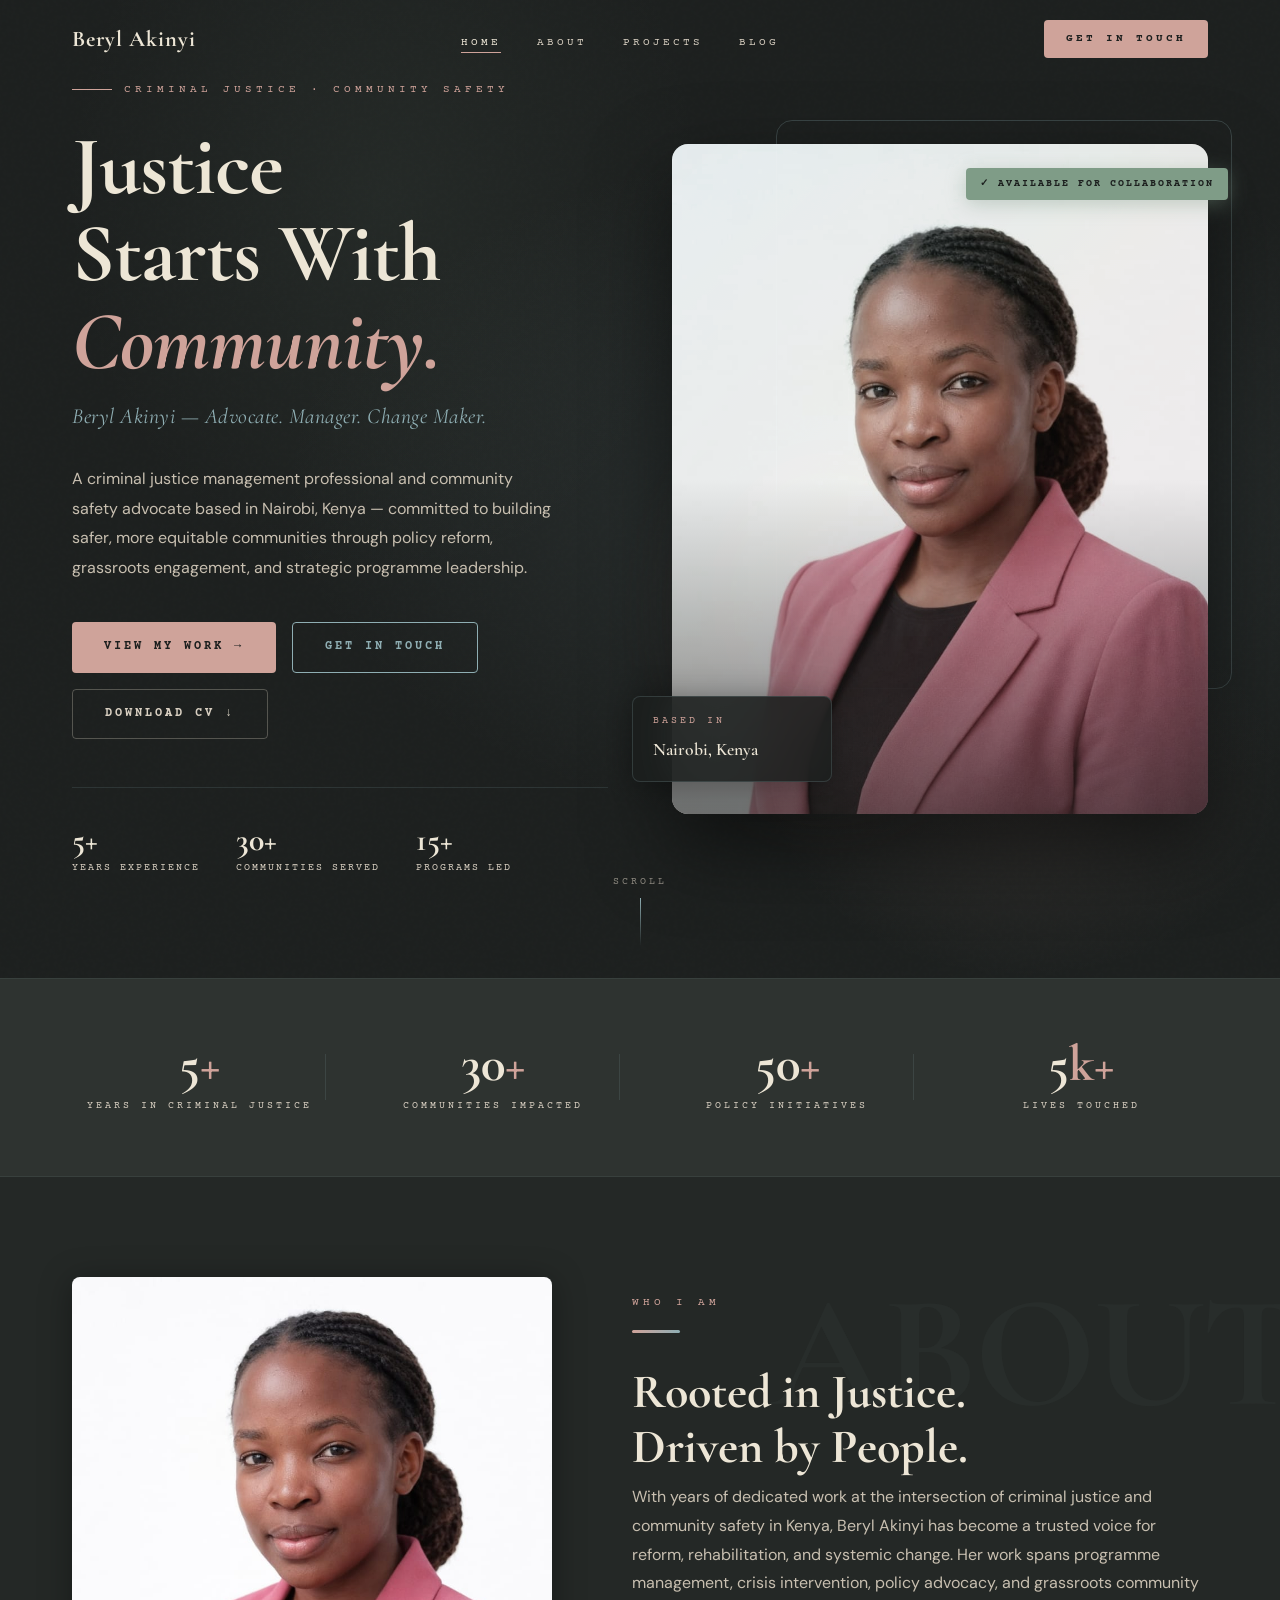
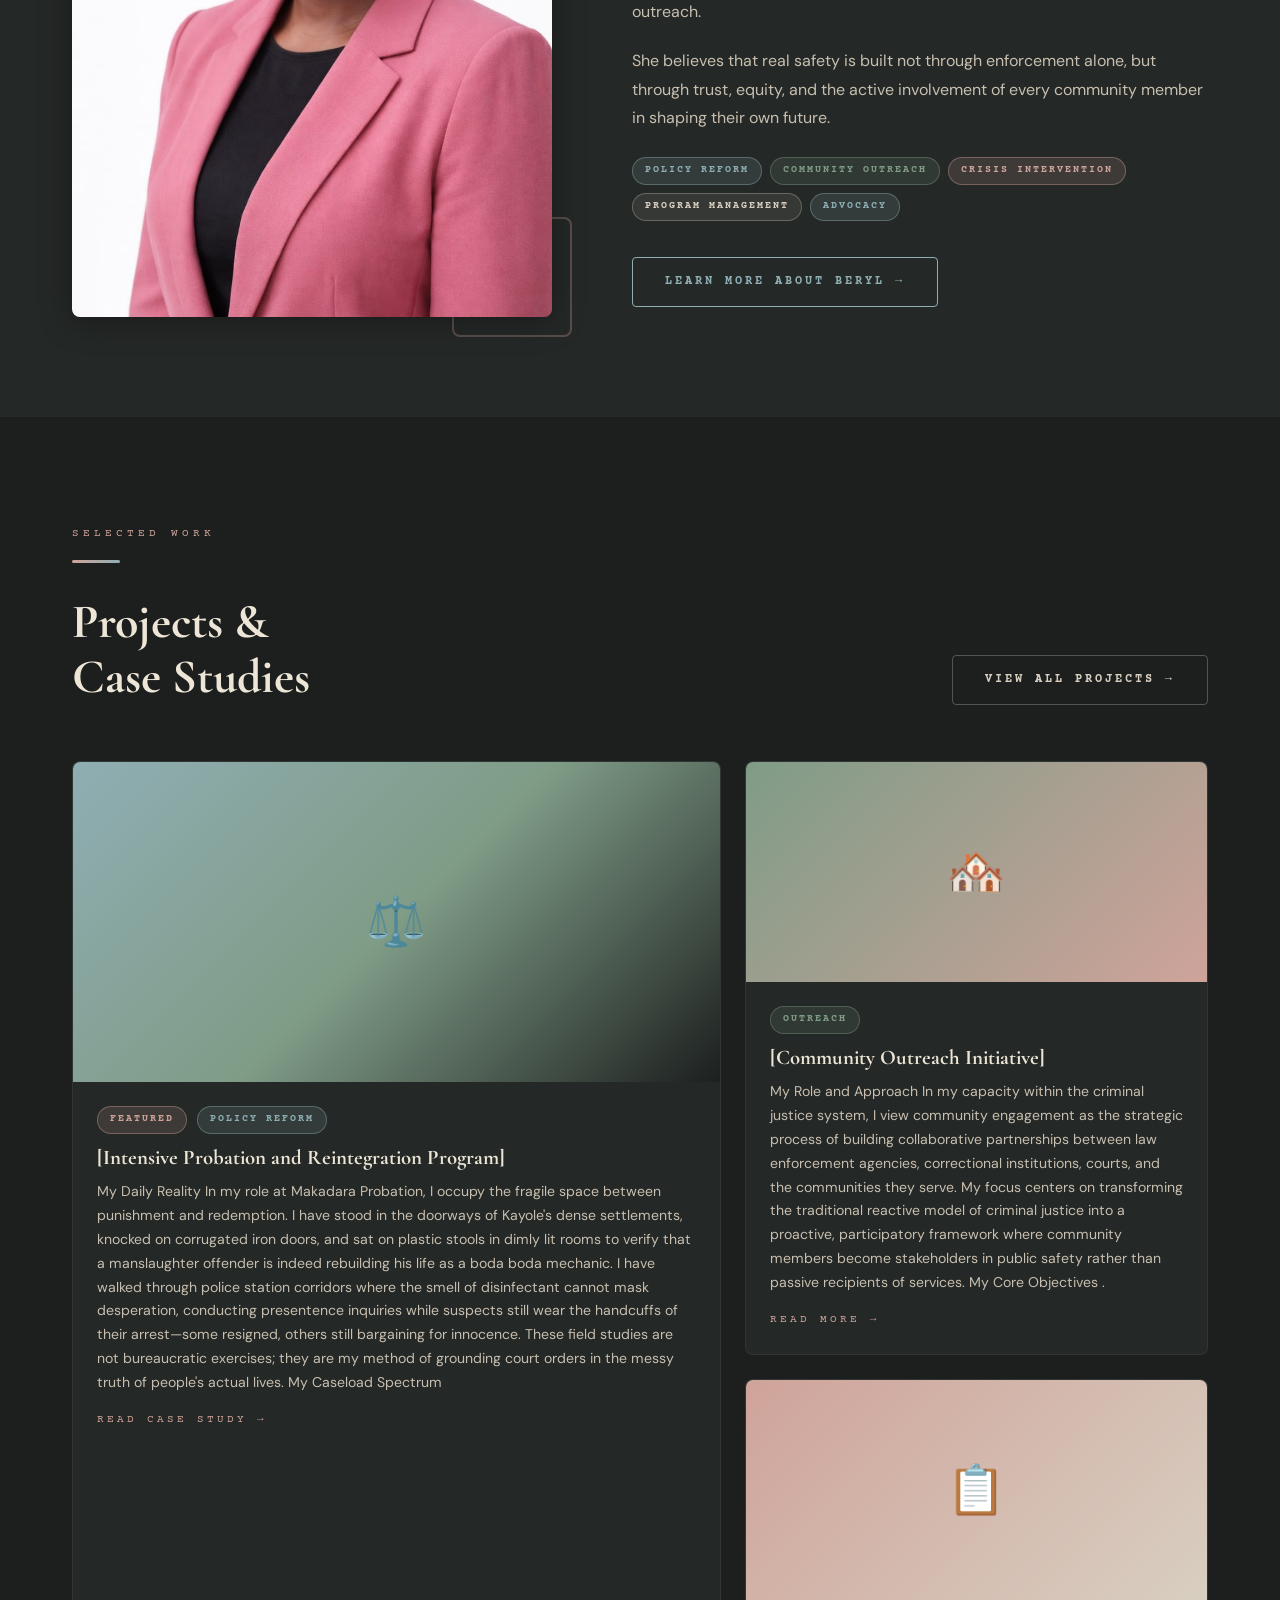
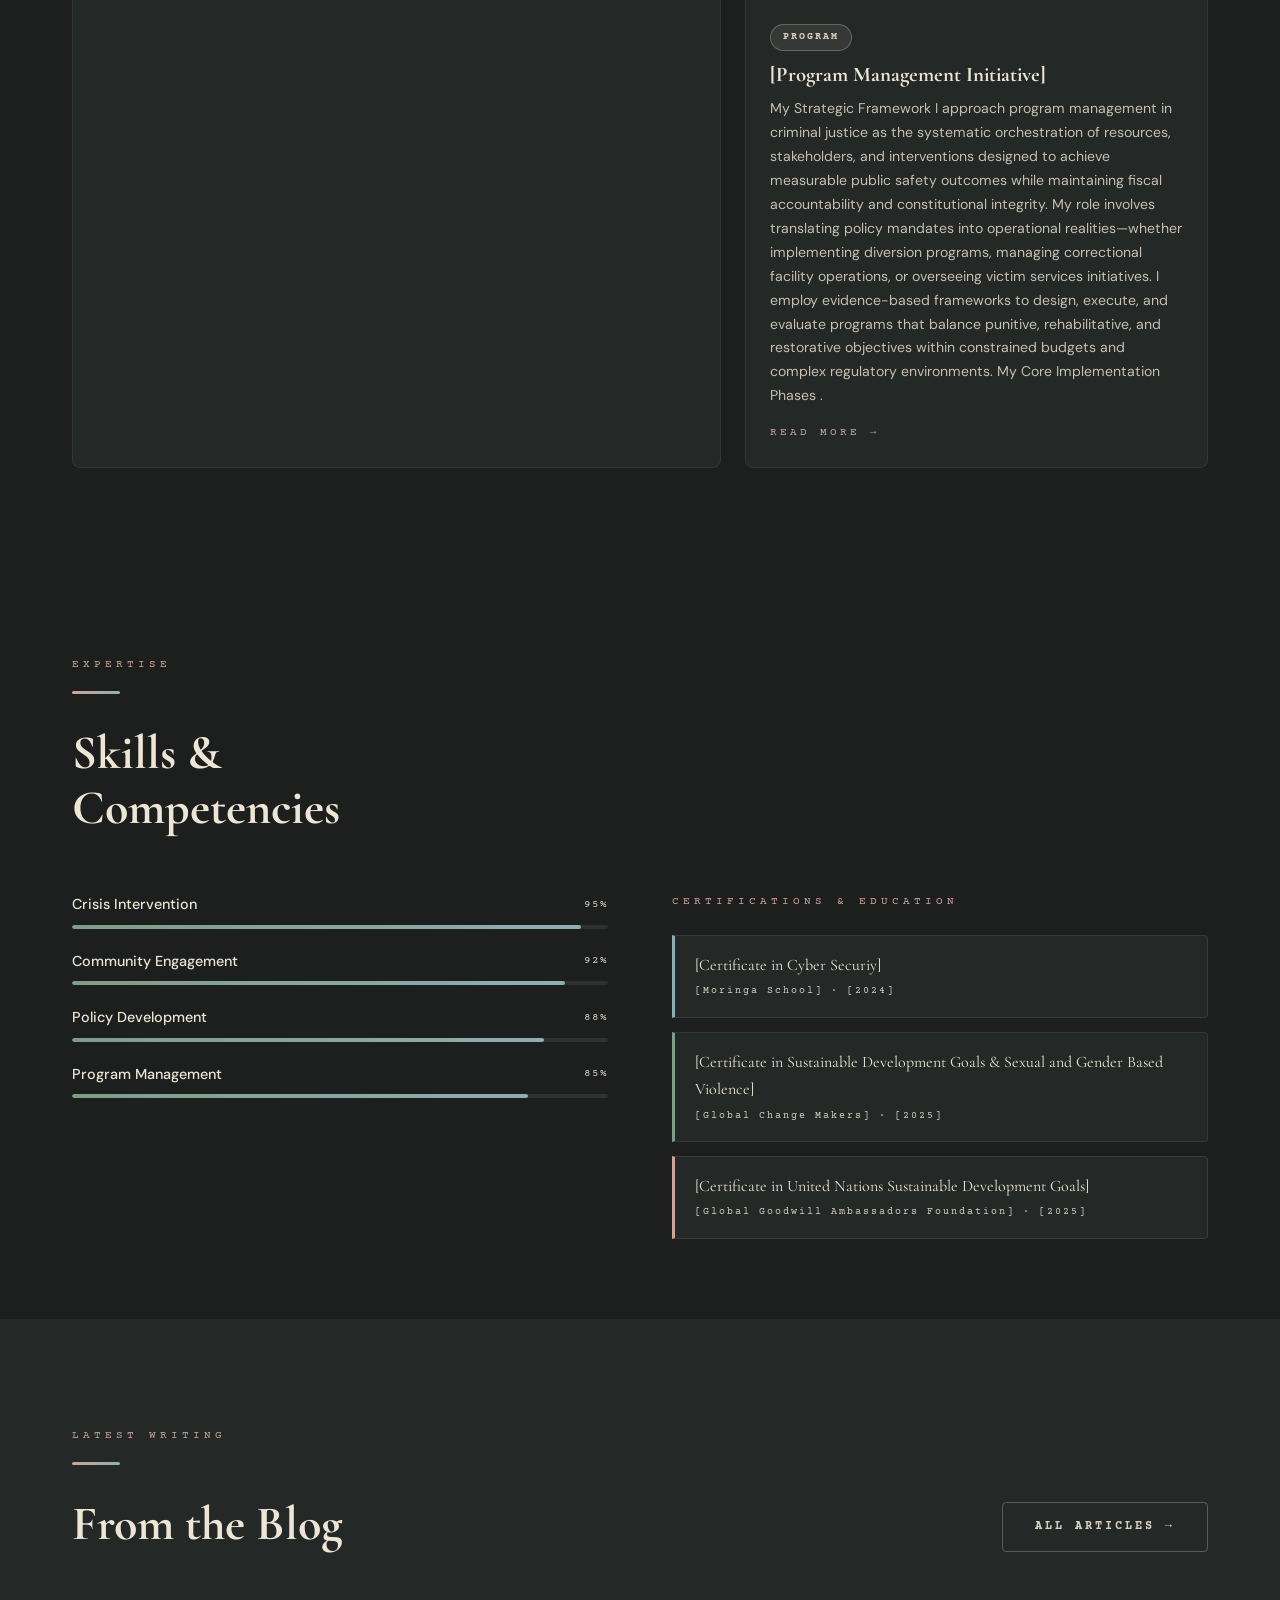
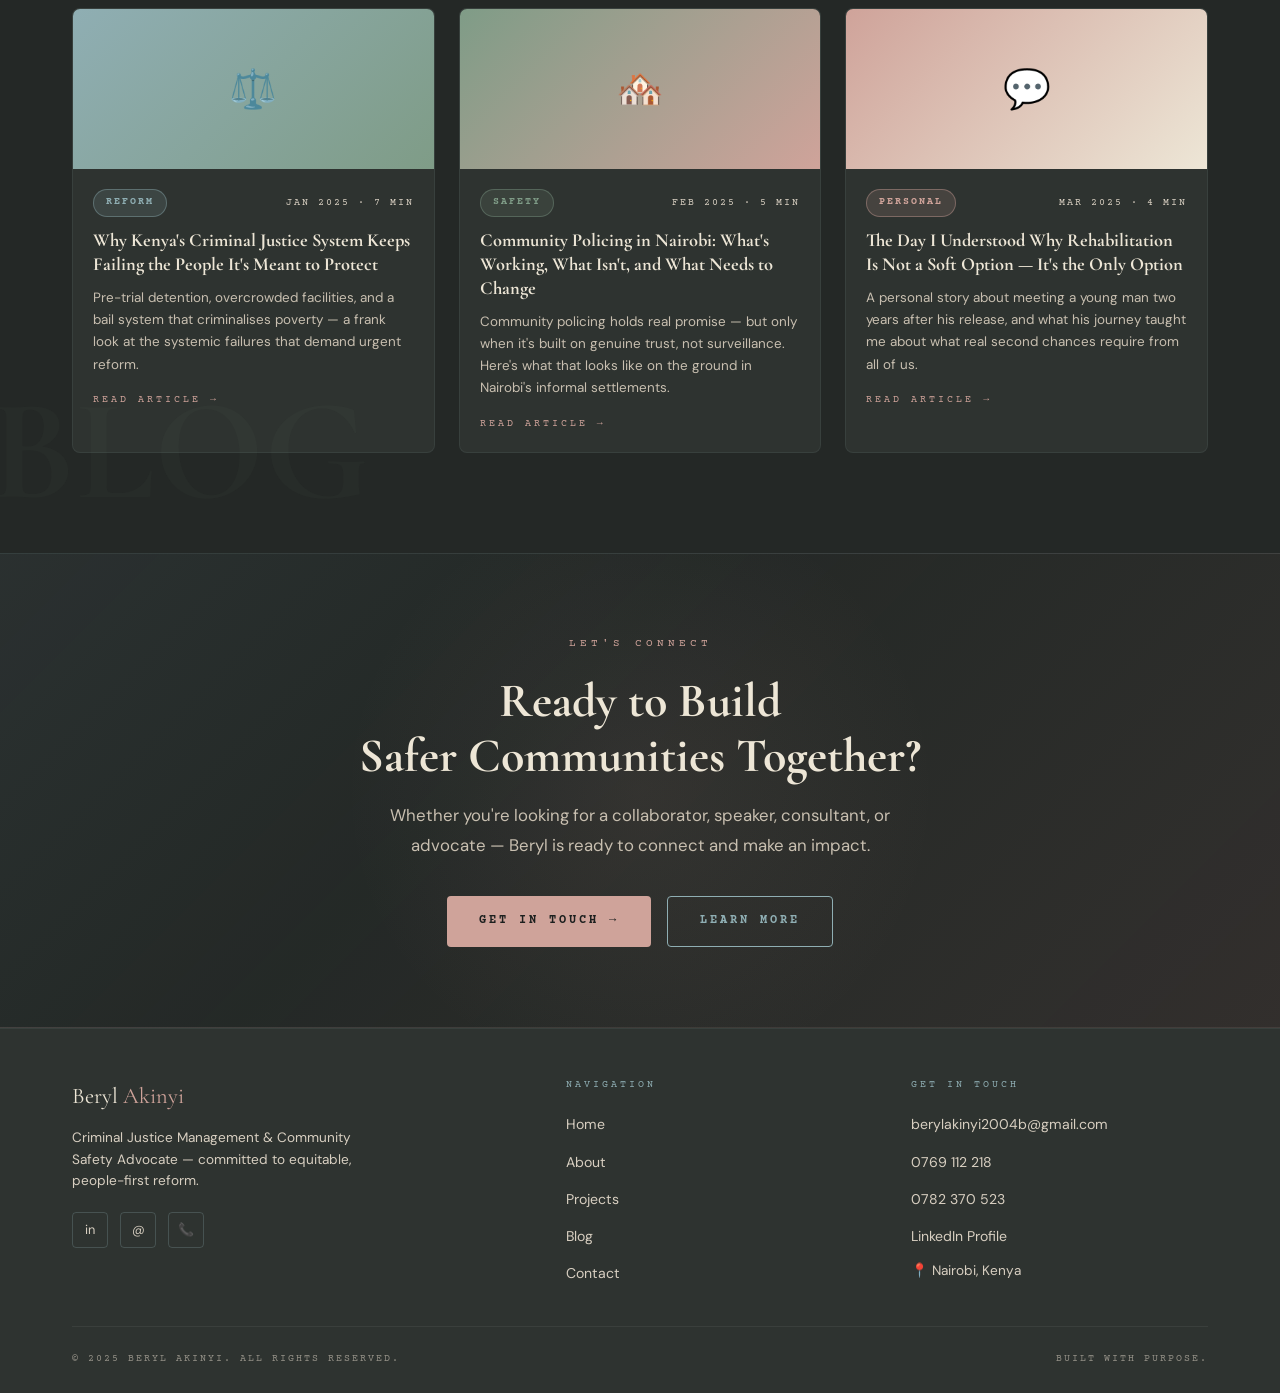
==== index.html @ 9bac338c "first commit" ====
<!DOCTYPE html>
<html lang="en">
<head>
  <meta charset="UTF-8"/>
  <meta name="viewport" content="width=device-width, initial-scale=1.0"/>
  <title>Beryl Akinyi — Criminal Justice Management & Community Safety Advocate</title>
  <meta name="description" content="Beryl Akinyi — Criminal Justice Management professional and Community Safety Advocate based in Nairobi, Kenya. Dedicated to justice reform and community empowerment."/>
  <link rel="stylesheet" href="style.css"/>
  <link rel="preload" as="image" href="Beryl.jpeg"/>
</head>
<body>

  <nav class="navbar" id="navbar">
    <div class="container">
      <div class="navbar__inner">
        <a href="index.html" class="navbar__logo">Beryl Akinyi</a>
        <ul class="navbar__links">
          <li><a href="index.html" class="active">Home</a></li>
          <li><a href="about.html">About</a></li>
          <li><a href="projects.html">Projects</a></li>
          <li><a href="blog.html">Blog</a></li>
        </ul>
        <a href="contact.html" class="navbar__cta">Get In Touch</a>
        <div class="navbar__hamburger" id="hamburger" aria-label="Toggle menu">
          <span></span><span></span><span></span>
        </div>
      </div>
      <ul class="navbar__mobile" id="mobileMenu">
        <li><a href="index.html">Home</a></li>
        <li><a href="about.html">About</a></li>
        <li><a href="projects.html">Projects</a></li>
        <li><a href="blog.html">Blog</a></li>
        <li><a href="contact.html">Contact</a></li>
      </ul>
    </div>
  </nav>

  
  <section class="hero" id="home">
    <div class="container">
      <div class="hero__inner">
        <div class="hero__content">
          <div class="hero__eyebrow">
            <div class="hero__eyebrow-line"></div>
            <span class="label">Criminal Justice · Community Safety</span>
          </div>
          <h1 class="hero__name">Justice<br/>Starts With<br/><em>Community.</em></h1>
          <p class="hero__title">Beryl Akinyi — Advocate. Manager. Change Maker.</p>
          <p class="hero__desc">A criminal justice management professional and community safety advocate based in Nairobi, Kenya — committed to building safer, more equitable communities through policy reform, grassroots engagement, and strategic programme leadership.</p>
          <div class="hero__actions">
            <a href="projects.html" class="btn btn--primary">View My Work &rarr;</a>
            <a href="contact.html" class="btn btn--outline">Get In Touch</a>
                      <a href="BerylCV.pdf" download="BerylAkinyi-CV.pdf" class="btn btn--ghost">Download CV &darr;</a>
          </div>
          <div class="hero__stats">
            <div>
              <div class="hero__stat-number">5+</div>
              <div class="hero__stat-label">Years Experience</div>
            </div>
            <div>
              <div class="hero__stat-number">30+</div>
              <div class="hero__stat-label">Communities Served</div>
            </div>
            <div>
              <div class="hero__stat-number">15+</div>
              <div class="hero__stat-label">Programs Led</div>
            </div>
          </div>
        </div>
        <div class="hero__image-wrap">
          <div class="hero__badge-float">&#10003; Available for Collaboration</div>
          <div class="hero__img-frame">
            <img src="Beryl.jpeg" alt="Beryl Akinyi — Criminal Justice Management & Community Safety Advocate" loading="eager"/>
            <div class="hero__img-overlay"></div>
          </div>
          <div class="hero__card">
            <div class="hero__card-label">Based In</div>
            <div class="hero__card-value">Nairobi, Kenya</div>
          </div>
        </div>
      </div>
    </div>
    <div class="hero__scroll">
      <span>Scroll</span>
      <div class="hero__scroll-line"></div>
    </div>
  </section>

 
  <div class="stats-band">
    <div class="container">
      <div class="stats-band__grid">
        <div class="stats-band__item reveal">
          <div class="stats-band__number">5<span>+</span></div>
          <div class="stats-band__label">Years in Criminal Justice</div>
        </div>
        <div class="stats-band__item reveal reveal--delay-1">
          <div class="stats-band__number">30<span>+</span></div>
          <div class="stats-band__label">Communities Impacted</div>
        </div>
        <div class="stats-band__item reveal reveal--delay-2">
          <div class="stats-band__number">50<span>+</span></div>
          <div class="stats-band__label">Policy Initiatives</div>
        </div>
        <div class="stats-band__item reveal reveal--delay-3">
          <div class="stats-band__number">5<span>k+</span></div>
          <div class="stats-band__label">Lives Touched</div>
        </div>
      </div>
    </div>
  </div>


  <section class="about-preview">
    <div class="container">
      <div class="about-preview__inner">
        <div class="about-preview__img reveal">
          <div class="about-preview__img-box">
            <img src="Beryl.jpeg" alt="Beryl Akinyi" />
          </div>
          <div class="about-preview__accent"></div>
        </div>
        <div class="about-preview__content reveal reveal--delay-1">
          <span class="label">Who I Am</span>
          <div class="section-divider"></div>
          <h2>Rooted in Justice.<br/>Driven by People.</h2>
          <p>With years of dedicated work at the intersection of criminal justice and community safety in Kenya, Beryl Akinyi has become a trusted voice for reform, rehabilitation, and systemic change. Her work spans programme management, crisis intervention, policy advocacy, and grassroots community outreach.</p>
          <p>She believes that real safety is built not through enforcement alone, but through trust, equity, and the active involvement of every community member in shaping their own future.</p>
          <div class="about-preview__tags">
            <span class="badge badge--blue">Policy Reform</span>
            <span class="badge badge--sage">Community Outreach</span>
            <span class="badge badge--rose">Crisis Intervention</span>
            <span class="badge badge--warm">Program Management</span>
            <span class="badge badge--blue">Advocacy</span>
          </div>
          <a href="about.html" class="btn btn--outline">Learn More About Beryl &rarr;</a>
        </div>
      </div>
    </div>
  </section>

  
  <section class="featured-work">
    <div class="container">
      <div class="section-header">
        <div class="section-header__left">
          <span class="label">Selected Work</span>
          <div class="section-divider"></div>
          <h2>Projects &amp;<br/>Case Studies</h2>
        </div>
        <a href="projects.html" class="btn btn--ghost">View All Projects &rarr;</a>
      </div>
      <div class="project-grid">
        <div class="project-card project-card--featured reveal">
          <div class="project-card__thumb">
            <div class="project-card__thumb-bg" style="background: linear-gradient(135deg, #8faeb3 0%, #7f9c87 50%, #1c1f1e 100%);">⚖️</div>
          </div>
          <div class="project-card__body">
            <div class="project-card__meta">
              <span class="badge badge--rose">Featured</span>
              <span class="badge badge--blue">Policy Reform</span>
            </div>
            <h3 class="project-card__title">[Intensive Probation and Reintegration Program]</h3>
            <p class="project-card__desc">My Daily Reality
In my role at Makadara Probation, I occupy the fragile space between punishment and redemption. I have stood in the doorways of Kayole's dense settlements, knocked on corrugated iron doors, and sat on plastic stools in dimly lit rooms to verify that a manslaughter offender is indeed rebuilding his life as a boda boda mechanic. I have walked through police station corridors where the smell of disinfectant cannot mask desperation, conducting presentence inquiries while suspects still wear the handcuffs of their arrest—some resigned, others still bargaining for innocence. These field studies are not bureaucratic exercises; they are my method of grounding court orders in the messy truth of people's actual lives.
My Caseload Spectrum
</p>
            <a href="projects.html" class="project-card__link">Read Case Study &rarr;</a>
          </div>
        </div>
        <div class="project-card reveal reveal--delay-1">
          <div class="project-card__thumb">
            <div class="project-card__thumb-bg" style="background: linear-gradient(135deg, #7f9c87, #cfa39a);">🏘️</div>
          </div>
          <div class="project-card__body">
            <div class="project-card__meta">
              <span class="badge badge--sage">Outreach</span>
            </div>
            <h3 class="project-card__title">[Community Outreach Initiative]</h3>
            <p class="project-card__desc">My Role and Approach
In my capacity within the criminal justice system, I view community engagement as the strategic process of building collaborative partnerships between law enforcement agencies, correctional institutions, courts, and the communities they serve. My focus centers on transforming the traditional reactive model of criminal justice into a proactive, participatory framework where community members become stakeholders in public safety rather than passive recipients of services.
My Core Objectives

.</p>
            <a href="projects.html" class="project-card__link">Read More &rarr;</a>
          </div>
        </div>
        <div class="project-card reveal reveal--delay-2">
          <div class="project-card__thumb">
            <div class="project-card__thumb-bg" style="background: linear-gradient(135deg, #cfa39a, #d8cfc1);">📋</div>
          </div>
          <div class="project-card__body">
            <div class="project-card__meta">
              <span class="badge badge--warm">Program</span>
            </div>
            <h3 class="project-card__title">[Program Management Initiative]</h3>
            <p class="project-card__desc">My Strategic Framework
I approach program management in criminal justice as the systematic orchestration of resources, stakeholders, and interventions designed to achieve measurable public safety outcomes while maintaining fiscal accountability and constitutional integrity. My role involves translating policy mandates into operational realities—whether implementing diversion programs, managing correctional facility operations, or overseeing victim services initiatives. I employ evidence-based frameworks to design, execute, and evaluate programs that balance punitive, rehabilitative, and restorative objectives within constrained budgets and complex regulatory environments.
My Core Implementation Phases

.</p>
            <a href="projects.html" class="project-card__link">Read More &rarr;</a>
          </div>
        </div>
      </div>
    </div>
  </section>


  <section class="skills-band">
    <div class="container">
      <div class="section-header reveal">
        <div class="section-header__left">
          <span class="label">Expertise</span>
          <div class="section-divider"></div>
          <h2>Skills &amp;<br/>Competencies</h2>
        </div>
      </div>
      <div class="skills-band__grid">
        <div>
          <div class="skill-item reveal">
            <div class="skill-item__top"><span class="skill-item__name">Crisis Intervention</span><span class="skill-item__pct">95%</span></div>
            <div class="skill-item__bar"><div class="skill-item__fill" data-width="95"></div></div>
          </div>
          <div class="skill-item reveal reveal--delay-1">
            <div class="skill-item__top"><span class="skill-item__name">Community Engagement</span><span class="skill-item__pct">92%</span></div>
            <div class="skill-item__bar"><div class="skill-item__fill" data-width="92"></div></div>
          </div>
          <div class="skill-item reveal reveal--delay-2">
            <div class="skill-item__top"><span class="skill-item__name">Policy Development</span><span class="skill-item__pct">88%</span></div>
            <div class="skill-item__bar"><div class="skill-item__fill" data-width="88"></div></div>
          </div>
          <div class="skill-item reveal reveal--delay-3">
            <div class="skill-item__top"><span class="skill-item__name">Program Management</span><span class="skill-item__pct">85%</span></div>
            <div class="skill-item__bar"><div class="skill-item__fill" data-width="85"></div></div>
          </div>
        </div>
        <div class="reveal reveal--delay-1">
          <span class="label label--rose" style="display:block; margin-bottom:24px;">Certifications &amp; Education</span>
          <div style="display:flex; flex-direction:column; gap:14px;">
            <div style="padding:16px 20px; border:1px solid rgba(143,174,179,0.15); border-left:3px solid var(--steel-blue); border-radius:0 var(--radius-sm) var(--radius-sm) 0; background:var(--dark-2);">
              <div style="font-family:var(--font-display); font-size:1rem; color:var(--linen); margin-bottom:4px;">[Certificate in Cyber Securiy]</div>
              <div style="font-family:var(--font-mono); font-size:0.65rem; letter-spacing:2px; color:var(--warm-gray);">[Moringa School] &middot; [2024]</div>
            </div>
            <div style="padding:16px 20px; border:1px solid rgba(127,156,135,0.15); border-left:3px solid var(--sage); border-radius:0 var(--radius-sm) var(--radius-sm) 0; background:var(--dark-2);">
              <div style="font-family:var(--font-display); font-size:1rem; color:var(--linen); margin-bottom:4px;">[Certificate in Sustainable Development Goals & Sexual and Gender Based Violence]</div>
              <div style="font-family:var(--font-mono); font-size:0.65rem; letter-spacing:2px; color:var(--warm-gray);">[Global Change Makers] &middot; [2025]</div>
            </div>
            <div style="padding:16px 20px; border:1px solid rgba(207,163,154,0.15); border-left:3px solid var(--dusty-rose); border-radius:0 var(--radius-sm) var(--radius-sm) 0; background:var(--dark-2);">
              <div style="font-family:var(--font-display); font-size:1rem; color:var(--linen); margin-bottom:4px;">[Certificate in United Nations Sustainable Development Goals]</div>
              <div style="font-family:var(--font-mono); font-size:0.65rem; letter-spacing:2px; color:var(--warm-gray);">[Global Goodwill Ambassadors Foundation] &middot; [2025]</div>
            </div>
          </div>
        </div>
      </div>
    </div>
  </section>

  <section class="blog-preview">
    <div class="container">
      <div class="section-header">
        <div class="section-header__left reveal">
          <span class="label">Latest Writing</span>
          <div class="section-divider"></div>
          <h2>From the Blog</h2>
        </div>
        <a href="blog.html" class="btn btn--ghost reveal">All Articles &rarr;</a>
      </div>
      <div class="blog-grid">
        <div class="blog-card reveal">
          <div class="blog-card__thumb" style="background: linear-gradient(135deg, #8faeb3, #7f9c87);">⚖️</div>
          <div class="blog-card__body">
            <div class="blog-card__meta">
              <span class="badge badge--blue">Reform</span>
              <span class="blog-card__date">Jan 2025 · 7 min</span>
            </div>
            <h3 class="blog-card__title">Why Kenya's Criminal Justice System Keeps Failing the People It's Meant to Protect</h3>
            <p class="blog-card__excerpt">Pre-trial detention, overcrowded facilities, and a bail system that criminalises poverty — a frank look at the systemic failures that demand urgent reform.</p>
            <a href="blog/article.html" class="blog-card__read">Read Article &rarr;</a>
          </div>
        </div>
        <div class="blog-card reveal reveal--delay-1">
          <div class="blog-card__thumb" style="background: linear-gradient(135deg, #7f9c87, #cfa39a);">🏘️</div>
          <div class="blog-card__body">
            <div class="blog-card__meta">
              <span class="badge badge--sage">Safety</span>
              <span class="blog-card__date">Feb 2025 · 5 min</span>
            </div>
            <h3 class="blog-card__title">Community Policing in Nairobi: What's Working, What Isn't, and What Needs to Change</h3>
            <p class="blog-card__excerpt">Community policing holds real promise — but only when it's built on genuine trust, not surveillance. Here's what that looks like on the ground in Nairobi's informal settlements.</p>
            <a href="blog/article.html" class="blog-card__read">Read Article &rarr;</a>
          </div>
        </div>
        <div class="blog-card reveal reveal--delay-2">
          <div class="blog-card__thumb" style="background: linear-gradient(135deg, #cfa39a, #ede6d6);">💬</div>
          <div class="blog-card__body">
            <div class="blog-card__meta">
              <span class="badge badge--rose">Personal</span>
              <span class="blog-card__date">Mar 2025 · 4 min</span>
            </div>
            <h3 class="blog-card__title">The Day I Understood Why Rehabilitation Is Not a Soft Option — It's the Only Option</h3>
            <p class="blog-card__excerpt">A personal story about meeting a young man two years after his release, and what his journey taught me about what real second chances require from all of us.</p>
            <a href="blog/article.html" class="blog-card__read">Read Article &rarr;</a>
          </div>
        </div>
      </div>
    </div>
  </section>

  <section class="cta-banner">
    <div class="container">
      <div class="reveal">
        <span class="label" style="display:block; margin-bottom:20px;">Let's Connect</span>
        <h2>Ready to Build<br/>Safer Communities Together?</h2>
        <p>Whether you're looking for a collaborator, speaker, consultant, or advocate — Beryl is ready to connect and make an impact.</p>
        <div class="cta-banner__actions">
          <a href="contact.html" class="btn btn--primary">Get In Touch &rarr;</a>
          <a href="about.html" class="btn btn--outline">Learn More</a>
        </div>
      </div>
    </div>
  </section>


  <footer class="footer">
    <div class="container">
      <div class="footer__inner">
        <div>
          <div class="footer__brand-name">Beryl <span style="color:var(--dusty-rose)">Akinyi</span></div>
          <p class="footer__brand-tagline">Criminal Justice Management &amp; Community Safety Advocate — committed to equitable, people-first reform.</p>
          <div class="footer__socials">
            <a href="https://linkedin.com/in/beryl-akinyi-a3930429b" target="_blank" rel="noopener" class="footer__social-link" aria-label="LinkedIn">in</a>
            <a href="mailto:berylakinyi2004b@gmail.com" class="footer__social-link" aria-label="Email">@</a>
            <a href="tel:+254769112218" class="footer__social-link" aria-label="Phone">📞</a>
          </div>
        </div>
        <div>
          <div class="footer__col-title">Navigation</div>
          <ul class="footer__links">
            <li><a href="index.html">Home</a></li>
            <li><a href="about.html">About</a></li>
            <li><a href="projects.html">Projects</a></li>
            <li><a href="blog.html">Blog</a></li>
            <li><a href="contact.html">Contact</a></li>
          </ul>
        </div>
        <div>
          <div class="footer__col-title">Get In Touch</div>
          <ul class="footer__links">
            <li><a href="mailto:berylakinyi2004b@gmail.com">berylakinyi2004b@gmail.com</a></li>
            <li><a href="tel:+254769112218">0769 112 218</a></li>
            <li><a href="tel:+254782370523">0782 370 523</a></li>
            <li><a href="https://linkedin.com/in/beryl-akinyi-a3930429b" target="_blank" rel="noopener">LinkedIn Profile</a></li>
            <li style="color:var(--warm-gray); font-size:0.85rem;">📍 Nairobi, Kenya</li>
          </ul>
        </div>
      </div>
      <div class="footer__bottom">
        <span class="footer__copy">&copy; 2025 Beryl Akinyi. All Rights Reserved.</span>
        <span class="footer__copy">Built with purpose.</span>
      </div>
    </div>
  </footer>

  <script src="script.js"></script>
</body>
</html>
---- style.css ----
@import url('https://fonts.googleapis.com/css2?family=Cormorant+Garamond:ital,wght@0,400;0,600;0,700;1,400;1,600&family=DM+Sans:wght@300;400;500;600&family=Courier+Prime:wght@400;700&display=swap');


:root {
  --steel-blue:  #8faeb3;
  --sage:        #7f9c87;
  --linen:       #ede6d6;
  --warm-gray:   #d8cfc1;
  --dusty-rose:  #cfa39a;
  --dark:        #1c1f1e;
  --dark-2:      #242826;
  --dark-3:      #2e3330;
  --text-body:   #c8bfb0;
  --text-light:  #ede6d6;
  --white:       #ffffff;

  --font-display: 'Cormorant Garamond', Georgia, serif;
  --font-body:    'DM Sans', sans-serif;
  --font-mono:    'Courier Prime', monospace;

  --radius-sm:   4px;
  --radius-md:   8px;
  --radius-lg:   16px;

  --shadow-card: 0 4px 32px rgba(0,0,0,0.35);
  --shadow-hover: 0 12px 48px rgba(0,0,0,0.5);

  --transition: all 0.3s cubic-bezier(0.4, 0, 0.2, 1);
  --transition-slow: all 0.6s cubic-bezier(0.4, 0, 0.2, 1);
}


*, *::before, *::after {
  box-sizing: border-box;
  margin: 0;
  padding: 0;
}

html {
  scroll-behavior: smooth;
  font-size: 16px;
}

body {
  font-family: var(--font-body);
  background-color: var(--dark);
  color: var(--text-body);
  line-height: 1.7;
  overflow-x: hidden;
}

img {
  max-width: 100%;
  display: block;
}

a {
  color: inherit;
  text-decoration: none;
}

ul {
  list-style: none;
}


h1, h2, h3, h4 {
  font-family: var(--font-display);
  color: var(--text-light);
  line-height: 1.15;
  font-weight: 700;
}

h1 { font-size: clamp(2.8rem, 6vw, 5rem); }
h2 { font-size: clamp(2rem, 4vw, 3rem); }
h3 { font-size: clamp(1.3rem, 2.5vw, 1.8rem); }
h4 { font-size: 1.1rem; }

p {
  font-size: 1rem;
  color: var(--text-body);
  line-height: 1.8;
}

.label {
  font-family: var(--font-mono);
  font-size: 0.7rem;
  letter-spacing: 4px;
  text-transform: uppercase;
  color: var(--dusty-rose);
}

.label--blue  { color: var(--steel-blue); }
.label--sage  { color: var(--sage); }
.label--rose  { color: var(--dusty-rose); }


.container {
  max-width: 1200px;
  margin: 0 auto;
  padding: 0 32px;
}

section {
  padding: 100px 0;
}


.btn {
  display: inline-flex;
  align-items: center;
  gap: 8px;
  padding: 14px 32px;
  border-radius: var(--radius-sm);
  font-family: var(--font-mono);
  font-size: 0.75rem;
  letter-spacing: 3px;
  text-transform: uppercase;
  font-weight: 700;
  cursor: pointer;
  transition: var(--transition);
  border: none;
  outline: none;
}

.btn--primary {
  background: var(--dusty-rose);
  color: var(--dark);
}
.btn--primary:hover {
  background: #c4907f;
  transform: translateY(-2px);
  box-shadow: 0 8px 24px rgba(207,163,154,0.35);
}

.btn--outline {
  background: transparent;
  color: var(--steel-blue);
  border: 1.5px solid var(--steel-blue);
}
.btn--outline:hover {
  background: rgba(143,174,179,0.1);
  transform: translateY(-2px);
  box-shadow: 0 8px 24px rgba(143,174,179,0.2);
}

.btn--ghost {
  background: transparent;
  color: var(--warm-gray);
  border: 1px solid rgba(216,207,193,0.3);
}
.btn--ghost:hover {
  border-color: var(--warm-gray);
  color: var(--linen);
}


.badge {
  display: inline-block;
  padding: 4px 12px;
  border-radius: 20px;
  font-family: var(--font-mono);
  font-size: 0.65rem;
  letter-spacing: 2px;
  text-transform: uppercase;
  font-weight: 700;
}
.badge--blue  { background: rgba(143,174,179,0.15); color: var(--steel-blue); border: 1px solid rgba(143,174,179,0.4); }
.badge--sage  { background: rgba(127,156,135,0.15); color: var(--sage);       border: 1px solid rgba(127,156,135,0.4); }
.badge--rose  { background: rgba(207,163,154,0.15); color: var(--dusty-rose); border: 1px solid rgba(207,163,154,0.4); }
.badge--warm  { background: rgba(216,207,193,0.1);  color: var(--warm-gray);  border: 1px solid rgba(216,207,193,0.3); }


.section-divider {
  width: 48px;
  height: 3px;
  background: linear-gradient(90deg, var(--dusty-rose), var(--steel-blue));
  margin: 16px 0 32px;
  border-radius: 2px;
}


.navbar {
  position: fixed;
  top: 0;
  left: 0;
  right: 0;
  z-index: 1000;
  padding: 20px 0;
  transition: var(--transition);
}

.navbar.scrolled {
  background: rgba(28,31,30,0.95);
  backdrop-filter: blur(16px);
  -webkit-backdrop-filter: blur(16px);
  padding: 14px 0;
  border-bottom: 1px solid rgba(143,174,179,0.12);
  box-shadow: 0 4px 32px rgba(0,0,0,0.3);
}

.navbar__inner {
  display: flex;
  align-items: center;
  justify-content: space-between;
}

.navbar__logo {
  font-family: var(--font-display);
  font-size: 1.4rem;
  font-weight: 700;
  color: var(--linen);
  letter-spacing: 1px;
}

.navbar__logo span {
  color: var(--dusty-rose);
}

.navbar__links {
  display: flex;
  align-items: center;
  gap: 36px;
}

.navbar__links a {
  font-family: var(--font-mono);
  font-size: 0.7rem;
  letter-spacing: 3px;
  text-transform: uppercase;
  color: var(--warm-gray);
  transition: var(--transition);
  position: relative;
}

.navbar__links a::after {
  content: '';
  position: absolute;
  bottom: -4px;
  left: 0;
  width: 0;
  height: 1px;
  background: var(--dusty-rose);
  transition: var(--transition);
}

.navbar__links a:hover,
.navbar__links a.active {
  color: var(--linen);
}

.navbar__links a:hover::after,
.navbar__links a.active::after {
  width: 100%;
}

.navbar__cta {
  font-family: var(--font-mono);
  font-size: 0.68rem;
  letter-spacing: 3px;
  text-transform: uppercase;
  color: var(--dark);
  background: var(--dusty-rose);
  padding: 10px 22px;
  border-radius: var(--radius-sm);
  transition: var(--transition);
  font-weight: 700;
}

.navbar__cta:hover {
  background: #c4907f;
  transform: translateY(-1px);
}


.navbar__hamburger {
  display: none;
  flex-direction: column;
  gap: 5px;
  cursor: pointer;
  padding: 4px;
}
.navbar__hamburger span {
  display: block;
  width: 24px;
  height: 2px;
  background: var(--linen);
  border-radius: 2px;
  transition: var(--transition);
}


.navbar__mobile {
  display: none;
  flex-direction: column;
  gap: 0;
  padding: 16px 0;
  border-top: 1px solid rgba(143,174,179,0.12);
  margin-top: 14px;
}

.navbar__mobile a {
  font-family: var(--font-mono);
  font-size: 0.75rem;
  letter-spacing: 3px;
  text-transform: uppercase;
  color: var(--warm-gray);
  padding: 14px 0;
  border-bottom: 1px solid rgba(255,255,255,0.05);
  transition: var(--transition);
}

.navbar__mobile a:hover { color: var(--linen); padding-left: 8px; }


.hero {
  min-height: 100vh;
  display: flex;
  align-items: center;
  position: relative;
  overflow: hidden;
  padding-top: 80px;
}


.hero::before {
  content: '';
  position: absolute;
  inset: 0;
  background:
    radial-gradient(ellipse 80% 60% at 70% 50%, rgba(143,174,179,0.12) 0%, transparent 60%),
    radial-gradient(ellipse 50% 80% at 30% 20%, rgba(127,156,135,0.08) 0%, transparent 50%),
    radial-gradient(ellipse 40% 40% at 80% 80%, rgba(207,163,154,0.1) 0%, transparent 50%),
    var(--dark);
  z-index: 0;
}


.hero::after {
  content: '';
  position: absolute;
  inset: 0;
  background-image: url("data:image/svg+xml,%3Csvg viewBox='0 0 256 256' xmlns='http://www.w3.org/2000/svg'%3E%3Cfilter id='noise'%3E%3CfeTurbulence type='fractalNoise' baseFrequency='0.9' numOctaves='4' stitchTiles='stitch'/%3E%3C/filter%3E%3Crect width='100%25' height='100%25' filter='url(%23noise)' opacity='0.04'/%3E%3C/svg%3E");
  opacity: 0.4;
  z-index: 0;
  pointer-events: none;
}

.hero__inner {
  display: grid;
  grid-template-columns: 1fr 1fr;
  align-items: center;
  gap: 64px;
  position: relative;
  z-index: 1;
  width: 100%;
}


.hero__content {
  animation: fadeSlideUp 0.9s ease both;
}

.hero__eyebrow {
  display: flex;
  align-items: center;
  gap: 12px;
  margin-bottom: 24px;
}

.hero__eyebrow-line {
  width: 40px;
  height: 1px;
  background: var(--dusty-rose);
}

.hero__name {
  font-family: var(--font-display);
  font-size: clamp(3rem, 6.5vw, 5.5rem);
  font-weight: 700;
  color: var(--linen);
  line-height: 1.05;
  margin-bottom: 12px;
  letter-spacing: -1px;
}

.hero__name em {
  font-style: italic;
  color: var(--dusty-rose);
}

.hero__title {
  font-family: var(--font-display);
  font-size: clamp(1rem, 2vw, 1.35rem);
  font-weight: 400;
  font-style: italic;
  color: var(--steel-blue);
  margin-bottom: 28px;
  letter-spacing: 0.5px;
}

.hero__desc {
  font-size: 1rem;
  color: var(--text-body);
  line-height: 1.85;
  max-width: 480px;
  margin-bottom: 40px;
}

.hero__actions {
  display: flex;
  gap: 16px;
  flex-wrap: wrap;
  margin-bottom: 48px;
}

.hero__stats {
  display: flex;
  gap: 36px;
  padding-top: 36px;
  border-top: 1px solid rgba(143,174,179,0.15);
}

.hero__stat-number {
  font-family: var(--font-display);
  font-size: 2rem;
  font-weight: 700;
  color: var(--linen);
  line-height: 1;
}

.hero__stat-label {
  font-family: var(--font-mono);
  font-size: 0.65rem;
  letter-spacing: 2px;
  color: var(--warm-gray);
  text-transform: uppercase;
  margin-top: 4px;
}


.hero__image-wrap {
  position: relative;
  animation: fadeSlideRight 1s 0.2s ease both;
}


.hero__image-wrap::before {
  content: '';
  position: absolute;
  top: -24px;
  right: -24px;
  width: 85%;
  height: 85%;
  border: 1.5px solid rgba(143,174,179,0.25);
  border-radius: var(--radius-lg);
  z-index: 0;
}


.hero__image-wrap::after {
  content: '';
  position: absolute;
  bottom: -32px;
  left: -32px;
  width: 70%;
  height: 70%;
  background: radial-gradient(ellipse, rgba(207,163,154,0.25) 0%, transparent 70%);
  z-index: 0;
  filter: blur(32px);
}

.hero__img-frame {
  position: relative;
  z-index: 1;
  border-radius: var(--radius-lg);
  overflow: hidden;
  aspect-ratio: 4/5;
  background: linear-gradient(
    135deg,
    rgba(143,174,179,0.3) 0%,
    rgba(127,156,135,0.2) 30%,
    rgba(207,163,154,0.25) 70%,
    rgba(143,174,179,0.15) 100%
  );
  box-shadow:
    0 32px 80px rgba(0,0,0,0.5),
    inset 0 0 0 1px rgba(255,255,255,0.06);
}

.hero__img-frame img {
  width: 100%;
  height: 100%;
  object-fit: cover;
  object-position: center top;
  mix-blend-mode: luminosity;
  opacity: 0.92;
  transition: var(--transition-slow);
}

.hero__img-frame:hover img {
  opacity: 1;
  mix-blend-mode: normal;
  transform: scale(1.02);
}


.hero__img-overlay {
  position: absolute;
  inset: 0;
  background: linear-gradient(
    to bottom,
    transparent 50%,
    rgba(28,31,30,0.6) 100%
  );
  z-index: 2;
  pointer-events: none;
}


.hero__card {
  position: absolute;
  bottom: 32px;
  left: -40px;
  z-index: 3;
  background: rgba(28,31,30,0.88);
  backdrop-filter: blur(20px);
  -webkit-backdrop-filter: blur(20px);
  border: 1px solid rgba(143,174,179,0.2);
  border-radius: var(--radius-md);
  padding: 16px 20px;
  min-width: 200px;
  box-shadow: var(--shadow-card);
  animation: fadeSlideUp 1s 0.5s ease both;
}

.hero__card-label {
  font-family: var(--font-mono);
  font-size: 0.6rem;
  letter-spacing: 3px;
  color: var(--dusty-rose);
  text-transform: uppercase;
  margin-bottom: 6px;
}

.hero__card-value {
  font-family: var(--font-display);
  font-size: 1.1rem;
  color: var(--linen);
  font-weight: 600;
}


.hero__badge-float {
  position: absolute;
  top: 24px;
  right: -20px;
  z-index: 3;
  background: var(--sage);
  color: var(--dark);
  font-family: var(--font-mono);
  font-size: 0.6rem;
  letter-spacing: 2px;
  text-transform: uppercase;
  font-weight: 700;
  padding: 8px 14px;
  border-radius: var(--radius-sm);
  box-shadow: 0 4px 20px rgba(127,156,135,0.4);
  animation: fadeSlideRight 1s 0.7s ease both;
}


.hero__scroll {
  position: absolute;
  bottom: 32px;
  left: 50%;
  transform: translateX(-50%);
  display: flex;
  flex-direction: column;
  align-items: center;
  gap: 8px;
  z-index: 2;
  animation: fadeIn 1s 1.2s ease both;
}

.hero__scroll span {
  font-family: var(--font-mono);
  font-size: 0.6rem;
  letter-spacing: 3px;
  color: var(--warm-gray);
  text-transform: uppercase;
  opacity: 0.6;
}

.hero__scroll-line {
  width: 1px;
  height: 48px;
  background: linear-gradient(to bottom, var(--steel-blue), transparent);
  animation: scrollPulse 2s ease-in-out infinite;
}


.about-preview {
  background: var(--dark-2);
  position: relative;
  overflow: hidden;
}

.about-preview::before {
  content: 'ABOUT';
  position: absolute;
  top: 40px;
  right: -20px;
  font-family: var(--font-display);
  font-size: 10rem;
  font-weight: 700;
  color: rgba(143,174,179,0.04);
  pointer-events: none;
  user-select: none;
  letter-spacing: -4px;
}

.about-preview__inner {
  display: grid;
  grid-template-columns: 1fr 1.2fr;
  gap: 80px;
  align-items: center;
}

.about-preview__img {
  position: relative;
}

.about-preview__img-box {
  border-radius: var(--radius-md);
  overflow: hidden;
  aspect-ratio: 3/4;
  background: linear-gradient(160deg, rgba(143,174,179,0.2), rgba(127,156,135,0.15), rgba(207,163,154,0.2));
  box-shadow: var(--shadow-card);
}

.about-preview__img-box img {
  width: 100%;
  height: 100%;
  object-fit: cover;
}

.about-preview__accent {
  position: absolute;
  bottom: -20px;
  right: -20px;
  width: 120px;
  height: 120px;
  border: 2px solid rgba(207,163,154,0.3);
  border-radius: var(--radius-md);
  z-index: -1;
}

.about-preview__content .label {
  margin-bottom: 16px;
}

.about-preview__content h2 {
  margin-bottom: 8px;
}

.about-preview__content p {
  margin-bottom: 20px;
}

.about-preview__tags {
  display: flex;
  flex-wrap: wrap;
  gap: 8px;
  margin: 24px 0 36px;
}


.stats-band {
  background: var(--dark-3);
  padding: 60px 0;
  border-top: 1px solid rgba(143,174,179,0.1);
  border-bottom: 1px solid rgba(143,174,179,0.1);
}

.stats-band__grid {
  display: grid;
  grid-template-columns: repeat(4, 1fr);
  gap: 40px;
  text-align: center;
}

.stats-band__item {
  position: relative;
}

.stats-band__item:not(:last-child)::after {
  content: '';
  position: absolute;
  right: 0;
  top: 20%;
  height: 60%;
  width: 1px;
  background: rgba(143,174,179,0.15);
}

.stats-band__number {
  font-family: var(--font-display);
  font-size: 3.2rem;
  font-weight: 700;
  color: var(--linen);
  line-height: 1;
  margin-bottom: 8px;
}

.stats-band__number span {
  color: var(--dusty-rose);
}

.stats-band__label {
  font-family: var(--font-mono);
  font-size: 0.65rem;
  letter-spacing: 3px;
  color: var(--warm-gray);
  text-transform: uppercase;
}


.featured-work {
  background: var(--dark);
}

.section-header {
  display: flex;
  align-items: flex-end;
  justify-content: space-between;
  margin-bottom: 56px;
  gap: 24px;
  flex-wrap: wrap;
}

.section-header__left .label {
  margin-bottom: 12px;
}

.project-grid {
  display: grid;
  grid-template-columns: 1.4fr 1fr;
  grid-template-rows: auto auto;
  gap: 24px;
}

.project-card {
  background: var(--dark-2);
  border: 1px solid rgba(143,174,179,0.1);
  border-radius: var(--radius-md);
  overflow: hidden;
  transition: var(--transition);
  cursor: pointer;
  position: relative;
}

.project-card:hover {
  border-color: rgba(143,174,179,0.3);
  transform: translateY(-4px);
  box-shadow: var(--shadow-hover);
}

.project-card--featured {
  grid-row: span 2;
}

.project-card__thumb {
  height: 220px;
  position: relative;
  overflow: hidden;
}

.project-card--featured .project-card__thumb {
  height: 320px;
}

.project-card__thumb-bg {
  width: 100%;
  height: 100%;
  display: flex;
  align-items: center;
  justify-content: center;
  font-size: 3rem;
  transition: var(--transition-slow);
}

.project-card:hover .project-card__thumb-bg {
  transform: scale(1.06);
}

.project-card__body {
  padding: 24px;
}

.project-card__meta {
  display: flex;
  align-items: center;
  gap: 10px;
  margin-bottom: 12px;
}

.project-card__title {
  font-family: var(--font-display);
  font-size: 1.3rem;
  color: var(--linen);
  font-weight: 700;
  margin-bottom: 10px;
  transition: var(--transition);
}

.project-card:hover .project-card__title {
  color: var(--steel-blue);
}

.project-card__desc {
  font-size: 0.88rem;
  color: var(--text-body);
  line-height: 1.7;
  margin-bottom: 16px;
}

.project-card__link {
  font-family: var(--font-mono);
  font-size: 0.68rem;
  letter-spacing: 3px;
  color: var(--dusty-rose);
  text-transform: uppercase;
  display: flex;
  align-items: center;
  gap: 8px;
  transition: var(--transition);
}

.project-card__link:hover {
  gap: 14px;
}


.blog-preview {
  background: var(--dark-2);
  position: relative;
}

.blog-preview::after {
  content: 'BLOG';
  position: absolute;
  bottom: -20px;
  left: -10px;
  font-family: var(--font-display);
  font-size: 9rem;
  font-weight: 700;
  color: rgba(127,156,135,0.04);
  pointer-events: none;
  user-select: none;
}

.blog-grid {
  display: grid;
  grid-template-columns: repeat(3, 1fr);
  gap: 24px;
}

.blog-card {
  background: var(--dark-3);
  border: 1px solid rgba(143,174,179,0.1);
  border-radius: var(--radius-md);
  overflow: hidden;
  transition: var(--transition);
}

.blog-card:hover {
  border-color: rgba(207,163,154,0.3);
  transform: translateY(-4px);
  box-shadow: var(--shadow-hover);
}

.blog-card__thumb {
  height: 160px;
  display: flex;
  align-items: center;
  justify-content: center;
  font-size: 2.4rem;
  position: relative;
  overflow: hidden;
}

.blog-card__body {
  padding: 20px;
}

.blog-card__meta {
  display: flex;
  justify-content: space-between;
  align-items: center;
  margin-bottom: 12px;
}

.blog-card__date {
  font-family: var(--font-mono);
  font-size: 0.62rem;
  letter-spacing: 2px;
  color: var(--warm-gray);
  text-transform: uppercase;
}

.blog-card__title {
  font-family: var(--font-display);
  font-size: 1.15rem;
  color: var(--linen);
  font-weight: 700;
  margin-bottom: 10px;
  line-height: 1.3;
  transition: var(--transition);
}

.blog-card:hover .blog-card__title {
  color: var(--steel-blue);
}

.blog-card__excerpt {
  font-size: 0.84rem;
  color: var(--text-body);
  line-height: 1.65;
  margin-bottom: 16px;
}

.blog-card__read {
  font-family: var(--font-mono);
  font-size: 0.62rem;
  letter-spacing: 3px;
  color: var(--dusty-rose);
  text-transform: uppercase;
  display: flex;
  align-items: center;
  gap: 6px;
  transition: var(--transition);
}

.blog-card:hover .blog-card__read {
  gap: 12px;
}


.skills-band {
  background: var(--dark);
  padding: 80px 0;
}

.skills-band__grid {
  display: grid;
  grid-template-columns: 1fr 1fr;
  gap: 64px;
  align-items: start;
}

.skill-item {
  margin-bottom: 20px;
}

.skill-item__top {
  display: flex;
  justify-content: space-between;
  align-items: center;
  margin-bottom: 8px;
}

.skill-item__name {
  font-family: var(--font-body);
  font-size: 0.9rem;
  color: var(--linen);
  font-weight: 500;
}

.skill-item__pct {
  font-family: var(--font-mono);
  font-size: 0.7rem;
  color: var(--warm-gray);
  letter-spacing: 1px;
}

.skill-item__bar {
  height: 4px;
  background: rgba(255,255,255,0.08);
  border-radius: 2px;
  overflow: hidden;
}

.skill-item__fill {
  height: 100%;
  border-radius: 2px;
  background: linear-gradient(90deg, var(--sage), var(--steel-blue));
  transition: width 1.2s cubic-bezier(0.4, 0, 0.2, 1);
  width: 0;
}


.cta-banner {
  background: linear-gradient(
    135deg,
    rgba(143,174,179,0.12) 0%,
    rgba(127,156,135,0.08) 40%,
    rgba(207,163,154,0.12) 100%
  );
  border-top: 1px solid rgba(143,174,179,0.15);
  border-bottom: 1px solid rgba(207,163,154,0.15);
  padding: 80px 0;
  text-align: center;
  position: relative;
  overflow: hidden;
}

.cta-banner::before {
  content: '';
  position: absolute;
  top: 50%;
  left: 50%;
  transform: translate(-50%, -50%);
  width: 600px;
  height: 600px;
  background: radial-gradient(circle, rgba(207,163,154,0.08) 0%, transparent 70%);
  pointer-events: none;
}

.cta-banner h2 {
  margin-bottom: 16px;
}

.cta-banner p {
  max-width: 500px;
  margin: 0 auto 36px;
  font-size: 1.05rem;
}

.cta-banner__actions {
  display: flex;
  gap: 16px;
  justify-content: center;
  flex-wrap: wrap;
}


.footer {
  background: var(--dark-3);
  border-top: 1px solid rgba(143,174,179,0.1);
  padding: 48px 0 24px;
}

.footer__inner {
  display: grid;
  grid-template-columns: 1.5fr 1fr 1fr;
  gap: 48px;
  padding-bottom: 40px;
  border-bottom: 1px solid rgba(255,255,255,0.06);
  margin-bottom: 24px;
}

.footer__brand-name {
  font-family: var(--font-display);
  font-size: 1.4rem;
  color: var(--linen);
  margin-bottom: 12px;
}

.footer__brand-tagline {
  font-size: 0.85rem;
  color: var(--warm-gray);
  line-height: 1.6;
  max-width: 280px;
  margin-bottom: 20px;
}

.footer__socials {
  display: flex;
  gap: 12px;
}

.footer__social-link {
  width: 36px;
  height: 36px;
  border: 1px solid rgba(143,174,179,0.25);
  border-radius: var(--radius-sm);
  display: flex;
  align-items: center;
  justify-content: center;
  font-size: 0.8rem;
  color: var(--warm-gray);
  transition: var(--transition);
}

.footer__social-link:hover {
  border-color: var(--steel-blue);
  color: var(--steel-blue);
  background: rgba(143,174,179,0.08);
}

.footer__col-title {
  font-family: var(--font-mono);
  font-size: 0.65rem;
  letter-spacing: 3px;
  text-transform: uppercase;
  color: var(--steel-blue);
  margin-bottom: 16px;
}

.footer__links {
  display: flex;
  flex-direction: column;
  gap: 10px;
}

.footer__links a {
  font-size: 0.88rem;
  color: var(--warm-gray);
  transition: var(--transition);
}

.footer__links a:hover {
  color: var(--linen);
  padding-left: 4px;
}

.footer__bottom {
  display: flex;
  justify-content: space-between;
  align-items: center;
  flex-wrap: wrap;
  gap: 12px;
}

.footer__copy {
  font-family: var(--font-mono);
  font-size: 0.65rem;
  letter-spacing: 2px;
  color: var(--warm-gray);
  opacity: 0.6;
  text-transform: uppercase;
}


@keyframes fadeSlideUp {
  from { opacity: 0; transform: translateY(32px); }
  to   { opacity: 1; transform: translateY(0); }
}

@keyframes fadeSlideRight {
  from { opacity: 0; transform: translateX(32px); }
  to   { opacity: 1; transform: translateX(0); }
}

@keyframes fadeIn {
  from { opacity: 0; }
  to   { opacity: 1; }
}

@keyframes scrollPulse {
  0%, 100% { opacity: 0.4; transform: scaleY(1); }
  50%       { opacity: 1;   transform: scaleY(1.15); }
}


.reveal {
  opacity: 0;
  transform: translateY(28px);
  transition: opacity 0.7s ease, transform 0.7s ease;
}

.reveal.visible {
  opacity: 1;
  transform: translateY(0);
}

.reveal--delay-1 { transition-delay: 0.1s; }
.reveal--delay-2 { transition-delay: 0.2s; }
.reveal--delay-3 { transition-delay: 0.3s; }


@media (max-width: 1024px) {
  .hero__inner {
    gap: 40px;
  }

  .project-grid {
    grid-template-columns: 1fr 1fr;
  }
  .project-card--featured {
    grid-row: auto;
    grid-column: span 2;
  }

  .about-preview__inner {
    grid-template-columns: 1fr 1fr;
    gap: 48px;
  }

  .stats-band__grid {
    grid-template-columns: repeat(2, 1fr);
    gap: 24px;
  }
  .stats-band__item:nth-child(2)::after { display: none; }
}

@media (max-width: 768px) {
  section { padding: 72px 0; }

  .container { padding: 0 20px; }

  .navbar__links,
  .navbar__cta { display: none; }

  .navbar__hamburger { display: flex; }

  .navbar__mobile.open { display: flex; }

  .hero__inner {
    grid-template-columns: 1fr;
    gap: 48px;
    text-align: center;
  }

  .hero__eyebrow { justify-content: center; }
  .hero__desc    { margin: 0 auto 40px; }
  .hero__actions { justify-content: center; }
  .hero__stats   { justify-content: center; }

  .hero__image-wrap { order: -1; max-width: 340px; margin: 0 auto; }
  .hero__card { left: 0; bottom: 20px; }
  .hero__badge-float { right: 0; }

  .about-preview__inner {
    grid-template-columns: 1fr;
  }

  .project-grid {
    grid-template-columns: 1fr;
  }
  .project-card--featured { grid-column: auto; }

  .blog-grid {
    grid-template-columns: 1fr;
  }

  .skills-band__grid {
    grid-template-columns: 1fr;
    gap: 40px;
  }

  .footer__inner {
    grid-template-columns: 1fr;
    gap: 32px;
  }

  .stats-band__grid {
    grid-template-columns: repeat(2, 1fr);
  }

  .section-header {
    flex-direction: column;
    align-items: flex-start;
  }
}

@media (max-width: 480px) {
  h1 { font-size: 2.4rem; }
  .hero__stats { flex-direction: column; gap: 20px; }
  .blog-grid { grid-template-columns: 1fr; }
  .stats-band__grid { grid-template-columns: 1fr; }
  .stats-band__item::after { display: none; }
}

.page-hero {
  min-height: 46vh;
  display: flex;
  align-items: flex-end;
  padding-top: 120px;
  padding-bottom: 72px;
  position: relative;
  overflow: hidden;
  background: var(--dark-2);
  border-bottom: 1px solid rgba(143,174,179,0.1);
}

.page-hero__bg-text {
  position: absolute;
  bottom: -24px;
  right: -16px;
  font-family: var(--font-display);
  font-size: clamp(6rem, 16vw, 14rem);
  font-weight: 700;
  color: rgba(143,174,179,0.05);
  letter-spacing: -4px;
  line-height: 1;
  pointer-events: none;
  user-select: none;
}

.page-hero__inner {
  display: flex;
  align-items: flex-end;
  justify-content: space-between;
  gap: 40px;
  flex-wrap: wrap;
  position: relative;
  z-index: 1;
}

.page-hero__content {
  animation: fadeSlideUp 0.8s ease both;
}

.page-hero__title {
  font-size: clamp(2.4rem, 5vw, 4rem);
  color: var(--linen);
  line-height: 1.1;
  margin-top: 8px;
  margin-bottom: 16px;
}

.page-hero__title em {
  font-style: italic;
  color: var(--dusty-rose);
}

.page-hero__subtitle {
  max-width: 520px;
  font-size: 1.05rem;
  color: var(--text-body);
  line-height: 1.75;
}

.page-hero__breadcrumb {
  display: flex;
  align-items: center;
  gap: 10px;
  font-family: var(--font-mono);
  font-size: 0.68rem;
  letter-spacing: 2px;
  text-transform: uppercase;
  color: var(--warm-gray);
  white-space: nowrap;
  align-self: flex-start;
  margin-top: 8px;
  animation: fadeIn 0.8s 0.3s ease both;
}

.page-hero__breadcrumb a {
  color: var(--steel-blue);
  transition: var(--transition);
}
.page-hero__breadcrumb a:hover { color: var(--linen); }
.page-hero__breadcrumb .active { color: var(--dusty-rose); }
.page-hero__breadcrumb span { opacity: 0.4; }


.page-hero__orb {
  position: absolute;
  border-radius: 50%;
  pointer-events: none;
  filter: blur(60px);
}
.page-hero__orb--1 {
  width: 400px; height: 400px;
  background: rgba(143,174,179,0.07);
  top: -100px; right: 10%;
}
.page-hero__orb--2 {
  width: 260px; height: 260px;
  background: rgba(207,163,154,0.08);
  bottom: -60px; left: 20%;
}



.bio-intro {
  padding: 100px 0;
  background: var(--dark);
}

.bio-intro__inner {
  display: grid;
  grid-template-columns: 1fr 1.15fr;
  gap: 80px;
  align-items: center;
}


.bio-intro__visual {
  position: relative;
}

.bio-intro__img-wrap {
  border-radius: var(--radius-lg);
  overflow: hidden;
  aspect-ratio: 4/5;
  background: linear-gradient(160deg,
    rgba(143,174,179,0.25),
    rgba(127,156,135,0.15),
    rgba(207,163,154,0.2)
  );
  box-shadow: var(--shadow-card);
  position: relative;
}

.bio-intro__img-wrap img {
  width: 100%;
  height: 100%;
  object-fit: cover;
  object-position: center top;
}

.bio-intro__img-overlay {
  position: absolute;
  inset: 0;
  background: linear-gradient(to bottom, transparent 55%, rgba(28,31,30,0.5) 100%);
}


.bio-intro__quote-card {
  position: absolute;
  bottom: -28px;
  right: -32px;
  background: var(--dark-3);
  border: 1px solid rgba(207,163,154,0.25);
  border-radius: var(--radius-md);
  padding: 20px 22px;
  max-width: 240px;
  box-shadow: var(--shadow-card);
  z-index: 2;
}

.bio-intro__quote-icon {
  font-family: var(--font-display);
  font-size: 2.4rem;
  color: var(--dusty-rose);
  line-height: 1;
  margin-bottom: 6px;
}

.bio-intro__quote-card p {
  font-family: var(--font-display);
  font-style: italic;
  font-size: 0.92rem;
  color: var(--linen);
  line-height: 1.6;
  margin-bottom: 10px;
}

.bio-intro__quote-attr {
  font-family: var(--font-mono);
  font-size: 0.6rem;
  letter-spacing: 2px;
  color: var(--dusty-rose);
  text-transform: uppercase;
}


.bio-intro__corner-accent {
  position: absolute;
  top: -20px;
  left: -20px;
  width: 100px;
  height: 100px;
  border-top: 2px solid rgba(143,174,179,0.3);
  border-left: 2px solid rgba(143,174,179,0.3);
  border-radius: var(--radius-sm) 0 0 0;
  z-index: 0;
}


.bio-intro__text h2 {
  font-size: clamp(1.8rem, 3.5vw, 2.8rem);
  margin-bottom: 24px;
}

.bio-intro__text h2 em {
  font-style: italic;
  color: var(--dusty-rose);
}

.bio-intro__text p {
  margin-bottom: 18px;
}

.bio-intro__tags {
  display: flex;
  flex-wrap: wrap;
  gap: 8px;
  margin: 28px 0 36px;
}



.values-section {
  background: var(--dark-2);
  padding: 100px 0;
}

.values-section__header {
  margin-bottom: 56px;
}

.values-section__header h2 {
  font-size: clamp(1.8rem, 3.5vw, 2.8rem);
}

.values-grid {
  display: grid;
  grid-template-columns: repeat(4, 1fr);
  gap: 24px;
}

.value-card {
  background: var(--dark-3);
  border: 1px solid rgba(143,174,179,0.1);
  border-radius: var(--radius-md);
  padding: 32px 24px;
  position: relative;
  overflow: hidden;
  transition: var(--transition);
}

.value-card:hover {
  border-color: rgba(143,174,179,0.3);
  transform: translateY(-4px);
  box-shadow: var(--shadow-hover);
}


.value-card::before {
  content: '';
  position: absolute;
  top: 0;
  left: 0;
  right: 0;
  height: 2px;
  background: linear-gradient(90deg, var(--steel-blue), var(--sage));
  transform: scaleX(0);
  transform-origin: left;
  transition: transform 0.4s ease;
}

.value-card:hover::before {
  transform: scaleX(1);
}

.value-card__icon {
  font-size: 2rem;
  margin-bottom: 16px;
}

.value-card__num {
  font-family: var(--font-mono);
  font-size: 0.65rem;
  letter-spacing: 3px;
  color: var(--dusty-rose);
  margin-bottom: 12px;
}

.value-card__title {
  font-family: var(--font-display);
  font-size: 1.15rem;
  color: var(--linen);
  margin-bottom: 12px;
  font-weight: 700;
}

.value-card__desc {
  font-size: 0.86rem;
  color: var(--text-body);
  line-height: 1.75;
}



.timeline-section {
  background: var(--dark);
  padding: 100px 0;
  position: relative;
  overflow: hidden;
}

.timeline-section__bg-text {
  position: absolute;
  top: 30px;
  left: -20px;
  font-family: var(--font-display);
  font-size: clamp(5rem, 14vw, 11rem);
  font-weight: 700;
  color: rgba(127,156,135,0.04);
  letter-spacing: -4px;
  pointer-events: none;
  user-select: none;
}

.timeline-section__header {
  margin-bottom: 64px;
}

.timeline-section__header h2 {
  font-size: clamp(1.8rem, 3.5vw, 2.8rem);
}

.timeline {
  position: relative;
  max-width: 860px;
  margin: 0 auto;
}


.timeline::before {
  content: '';
  position: absolute;
  top: 12px;
  bottom: 0;
  left: 50%;
  transform: translateX(-50%);
  width: 1px;
  background: linear-gradient(to bottom,
    var(--sage),
    rgba(127,156,135,0.3) 80%,
    transparent
  );
}

.timeline__item {
  display: flex;
  width: 100%;
  margin-bottom: 52px;
  position: relative;
}


.timeline__dot {
  position: absolute;
  top: 18px;
  left: 50%;
  transform: translate(-50%, -50%);
  width: 14px;
  height: 14px;
  border-radius: 50%;
  background: var(--sage);
  border: 2px solid var(--dark);
  box-shadow: 0 0 0 4px rgba(127,156,135,0.2);
  z-index: 2;
  transition: var(--transition);
}

.timeline__item:hover .timeline__dot {
  background: var(--dusty-rose);
  box-shadow: 0 0 0 6px rgba(207,163,154,0.25);
}


.timeline__item--left {
  justify-content: flex-start;
  padding-right: calc(50% + 36px);
}


.timeline__item--right {
  justify-content: flex-end;
  padding-left: calc(50% + 36px);
}

.timeline__card {
  background: var(--dark-2);
  border: 1px solid rgba(143,174,179,0.12);
  border-radius: var(--radius-md);
  padding: 24px 28px;
  width: 100%;
  transition: var(--transition);
}

.timeline__card:hover {
  border-color: rgba(143,174,179,0.3);
  box-shadow: var(--shadow-card);
}

.timeline__year {
  font-family: var(--font-mono);
  font-size: 0.65rem;
  letter-spacing: 3px;
  color: var(--dusty-rose);
  text-transform: uppercase;
  margin-bottom: 8px;
}

.timeline__role {
  font-family: var(--font-display);
  font-size: 1.25rem;
  color: var(--linen);
  font-weight: 700;
  margin-bottom: 4px;
}

.timeline__org {
  font-family: var(--font-mono);
  font-size: 0.68rem;
  letter-spacing: 2px;
  color: var(--steel-blue);
  text-transform: uppercase;
  margin-bottom: 14px;
}

.timeline__desc {
  font-size: 0.87rem;
  color: var(--text-body);
  line-height: 1.7;
  margin-bottom: 16px;
}

.timeline__tags {
  display: flex;
  flex-wrap: wrap;
  gap: 6px;
}



.credentials-section {
  background: var(--dark-2);
  padding: 100px 0;
}

.credentials-section__header {
  margin-bottom: 56px;
}

.credentials-section__header h2 {
  font-size: clamp(1.8rem, 3.5vw, 2.8rem);
}

.credentials-grid {
  display: grid;
  grid-template-columns: 1fr 1fr;
  gap: 64px;
}

.credentials-col__heading {
  display: flex;
  align-items: center;
  gap: 12px;
  margin-bottom: 28px;
}

.credentials-col__icon {
  font-size: 1.4rem;
}

.credentials-list {
  display: flex;
  flex-direction: column;
  gap: 0;
}

.credential-item {
  display: flex;
  gap: 18px;
  align-items: flex-start;
  padding: 20px 0;
  border-bottom: 1px solid rgba(255,255,255,0.05);
}

.credential-item:last-child {
  border-bottom: none;
}

.credential-item__dot {
  width: 10px;
  height: 10px;
  border-radius: 50%;
  margin-top: 6px;
  flex-shrink: 0;
}

.credential-item__title {
  font-family: var(--font-display);
  font-size: 1.05rem;
  color: var(--linen);
  font-weight: 600;
  margin-bottom: 4px;
}

.credential-item__sub {
  font-family: var(--font-mono);
  font-size: 0.62rem;
  letter-spacing: 2px;
  color: var(--warm-gray);
  text-transform: uppercase;
  margin-bottom: 6px;
}

.credential-item__note {
  font-size: 0.82rem;
  color: var(--text-body);
  line-height: 1.6;
}



.personal-section {
  background: var(--dark);
  padding: 100px 0;
}

.personal-section__inner {
  display: grid;
  grid-template-columns: 1.2fr 1fr;
  gap: 80px;
  align-items: center;
}

.personal-section__text h2 {
  font-size: clamp(1.8rem, 3.5vw, 2.8rem);
  margin-bottom: 24px;
}

.personal-section__text h2 em {
  font-style: italic;
  color: var(--steel-blue);
}

.personal-section__text p {
  margin-bottom: 16px;
}


.personal-section__facts {
  display: flex;
  flex-direction: column;
  gap: 0;
  background: var(--dark-2);
  border: 1px solid rgba(143,174,179,0.1);
  border-radius: var(--radius-md);
  overflow: hidden;
}

.fact-item {
  display: flex;
  align-items: center;
  gap: 16px;
  padding: 18px 24px;
  border-bottom: 1px solid rgba(255,255,255,0.05);
  transition: var(--transition);
}

.fact-item:last-child {
  border-bottom: none;
}

.fact-item:hover {
  background: rgba(143,174,179,0.05);
}

.fact-item__emoji {
  font-size: 1.3rem;
  flex-shrink: 0;
  width: 36px;
  text-align: center;
}

.fact-item__label {
  font-family: var(--font-mono);
  font-size: 0.6rem;
  letter-spacing: 2px;
  color: var(--steel-blue);
  text-transform: uppercase;
  margin-bottom: 3px;
}

.fact-item__value {
  font-size: 0.9rem;
  color: var(--linen);
  font-weight: 500;
}



@media (max-width: 1024px) {
  .values-grid {
    grid-template-columns: repeat(2, 1fr);
  }

  .bio-intro__inner {
    grid-template-columns: 1fr 1fr;
    gap: 48px;
  }
}

@media (max-width: 768px) {
  .page-hero__inner {
    flex-direction: column;
    align-items: flex-start;
    gap: 20px;
  }

  .bio-intro__inner {
    grid-template-columns: 1fr;
    gap: 56px;
  }

  .bio-intro__quote-card {
    right: 0;
    bottom: -20px;
    max-width: 200px;
  }

  .values-grid {
    grid-template-columns: 1fr 1fr;
  }

  
  .timeline::before {
    left: 16px;
  }

  .timeline__dot {
    left: 16px;
  }

  .timeline__item--left,
  .timeline__item--right {
    justify-content: flex-start;
    padding-left: 48px;
    padding-right: 0;
  }

  .credentials-grid {
    grid-template-columns: 1fr;
    gap: 40px;
  }

  .personal-section__inner {
    grid-template-columns: 1fr;
    gap: 40px;
  }
}

@media (max-width: 480px) {
  .values-grid {
    grid-template-columns: 1fr;
  }
}

.contact-hero {
  min-height: 54vh;
  display: flex;
  align-items: center;
  padding-top: 120px;
  padding-bottom: 80px;
  background: var(--dark-2);
  position: relative;
  overflow: hidden;
  border-bottom: 1px solid rgba(143,174,179,0.1);
}

.contact-hero__bg-text {
  position: absolute;
  bottom: -32px;
  right: -24px;
  font-family: var(--font-display);
  font-size: clamp(5rem, 15vw, 13rem);
  font-weight: 700;
  color: rgba(207,163,154,0.05);
  letter-spacing: -4px;
  pointer-events: none;
  user-select: none;
  line-height: 1;
}


.contact-hero__orb {
  position: absolute;
  border-radius: 50%;
  pointer-events: none;
  filter: blur(70px);
}
.contact-hero__orb--1 {
  width: 500px; height: 500px;
  background: rgba(143,174,179,0.06);
  top: -160px; right: 5%;
}
.contact-hero__orb--2 {
  width: 300px; height: 300px;
  background: rgba(207,163,154,0.07);
  bottom: -100px; left: 15%;
}
.contact-hero__orb--3 {
  width: 200px; height: 200px;
  background: rgba(127,156,135,0.06);
  top: 20%; left: 40%;
}

.contact-hero__inner {
  display: grid;
  grid-template-columns: 1.1fr 1fr;
  gap: 72px;
  align-items: center;
  position: relative;
  z-index: 1;
  width: 100%;
}

.contact-hero__content {
  animation: fadeSlideUp 0.8s ease both;
}

.contact-hero__title {
  font-size: clamp(2.2rem, 4.5vw, 3.8rem);
  color: var(--linen);
  line-height: 1.1;
  margin-top: 8px;
  margin-bottom: 20px;
}

.contact-hero__title em {
  font-style: italic;
  color: var(--dusty-rose);
}

.contact-hero__desc {
  max-width: 480px;
  font-size: 1.02rem;
  color: var(--text-body);
  line-height: 1.8;
  margin-bottom: 28px;
}


.contact-hero__availability {
  display: inline-flex;
  align-items: center;
  gap: 10px;
  background: rgba(127,156,135,0.12);
  border: 1px solid rgba(127,156,135,0.3);
  border-radius: 30px;
  padding: 8px 18px;
  font-family: var(--font-mono);
  font-size: 0.68rem;
  letter-spacing: 2px;
  color: var(--sage);
  text-transform: uppercase;
}

.contact-hero__availability-dot {
  width: 8px;
  height: 8px;
  border-radius: 50%;
  background: var(--sage);
  flex-shrink: 0;
  animation: availPulse 2s ease-in-out infinite;
}

@keyframes availPulse {
  0%, 100% { box-shadow: 0 0 0 0 rgba(127,156,135,0.5); }
  50%       { box-shadow: 0 0 0 6px rgba(127,156,135,0); }
}


.contact-hero__cards {
  display: flex;
  flex-direction: column;
  gap: 14px;
  animation: fadeSlideRight 0.9s 0.2s ease both;
}

.contact-quick-card {
  display: flex;
  align-items: center;
  gap: 16px;
  background: var(--dark-3);
  border: 1px solid rgba(143,174,179,0.12);
  border-radius: var(--radius-md);
  padding: 18px 20px;
  transition: var(--transition);
  cursor: pointer;
}

.contact-quick-card:hover {
  border-color: rgba(207,163,154,0.4);
  background: rgba(207,163,154,0.05);
  transform: translateX(4px);
  box-shadow: var(--shadow-card);
}

.contact-quick-card__icon {
  width: 44px;
  height: 44px;
  border-radius: var(--radius-sm);
  background: rgba(143,174,179,0.1);
  border: 1px solid rgba(143,174,179,0.2);
  display: flex;
  align-items: center;
  justify-content: center;
  font-size: 1rem;
  color: var(--steel-blue);
  font-family: var(--font-mono);
  font-weight: 700;
  flex-shrink: 0;
}

.contact-quick-card__label {
  font-family: var(--font-mono);
  font-size: 0.6rem;
  letter-spacing: 2px;
  text-transform: uppercase;
  color: var(--warm-gray);
  margin-bottom: 3px;
}

.contact-quick-card__value {
  font-size: 0.88rem;
  color: var(--linen);
  font-weight: 500;
}

.contact-quick-card__arrow {
  margin-left: auto;
  color: var(--dusty-rose);
  font-size: 1rem;
  opacity: 0;
  transform: translateX(-6px);
  transition: var(--transition);
}

.contact-quick-card:hover .contact-quick-card__arrow {
  opacity: 1;
  transform: translateX(0);
}



.contact-body {
  padding: 100px 0;
  background: var(--dark);
}

.contact-body__inner {
  display: grid;
  grid-template-columns: 1.3fr 1fr;
  gap: 72px;
  align-items: start;
}



.contact-form-wrap__header h2 {
  font-size: clamp(1.8rem, 3vw, 2.6rem);
  margin-bottom: 12px;
}

.contact-form-wrap__header h2 em {
  font-style: italic;
  color: var(--dusty-rose);
}

.contact-form-wrap__header p {
  margin-bottom: 0;
  font-size: 0.92rem;
  color: var(--text-body);
}

.contact-form {
  margin-top: 36px;
  display: flex;
  flex-direction: column;
  gap: 20px;
}

.form-row--2col {
  display: grid;
  grid-template-columns: 1fr 1fr;
  gap: 16px;
}

.form-group {
  display: flex;
  flex-direction: column;
  gap: 6px;
  position: relative;
}

.form-label {
  font-family: var(--font-mono);
  font-size: 0.65rem;
  letter-spacing: 2px;
  text-transform: uppercase;
  color: var(--warm-gray);
}

.form-required {
  color: var(--dusty-rose);
}

.form-input {
  background: var(--dark-2);
  border: 1px solid rgba(143,174,179,0.18);
  border-radius: var(--radius-sm);
  padding: 14px 16px;
  font-family: var(--font-body);
  font-size: 0.92rem;
  color: var(--linen);
  transition: var(--transition);
  outline: none;
  width: 100%;
  appearance: none;
  -webkit-appearance: none;
}

.form-input::placeholder {
  color: rgba(216,207,193,0.3);
}

.form-input:focus {
  border-color: var(--steel-blue);
  background: rgba(143,174,179,0.05);
  box-shadow: 0 0 0 3px rgba(143,174,179,0.1);
}

.form-input.error {
  border-color: var(--dusty-rose);
  box-shadow: 0 0 0 3px rgba(207,163,154,0.1);
}

.form-input.success {
  border-color: var(--sage);
}


.form-select-wrap {
  position: relative;
}

.form-select {
  cursor: pointer;
  padding-right: 40px;
}

.form-select option {
  background: var(--dark-2);
  color: var(--linen);
}

.form-select-arrow {
  position: absolute;
  right: 14px;
  top: 50%;
  transform: translateY(-50%);
  color: var(--steel-blue);
  font-size: 0.65rem;
  pointer-events: none;
}


.form-textarea {
  resize: vertical;
  min-height: 140px;
  line-height: 1.7;
}


.form-error {
  font-family: var(--font-mono);
  font-size: 0.6rem;
  letter-spacing: 1px;
  color: var(--dusty-rose);
  min-height: 14px;
}


.form-char-count {
  font-family: var(--font-mono);
  font-size: 0.6rem;
  letter-spacing: 1px;
  color: var(--warm-gray);
  opacity: 0.5;
  text-align: right;
  margin-top: 2px;
}


.form-submit {
  width: 100%;
  justify-content: center;
  padding: 16px;
  font-size: 0.78rem;
  position: relative;
  overflow: hidden;
}

.form-submit__loading {
  display: none;
}

.form-submit.loading .form-submit__text   { display: none; }
.form-submit.loading .form-submit__loading { display: block; }

.form-submit.loading {
  opacity: 0.7;
  pointer-events: none;
}


.form-success {
  display: none;
  flex-direction: column;
  align-items: center;
  text-align: center;
  padding: 60px 40px;
  background: var(--dark-2);
  border: 1px solid rgba(127,156,135,0.3);
  border-radius: var(--radius-md);
  margin-top: 36px;
  animation: fadeSlideUp 0.5s ease both;
}

.form-success.visible {
  display: flex;
}

.form-success__icon {
  width: 56px;
  height: 56px;
  border-radius: 50%;
  background: rgba(127,156,135,0.15);
  border: 2px solid var(--sage);
  display: flex;
  align-items: center;
  justify-content: center;
  font-size: 1.4rem;
  color: var(--sage);
  margin-bottom: 20px;
}

.form-success h3 {
  font-family: var(--font-display);
  font-size: 1.6rem;
  color: var(--linen);
  margin-bottom: 10px;
}

.form-success p {
  font-size: 0.9rem;
  color: var(--text-body);
  margin-bottom: 28px;
  max-width: 320px;
}



.contact-sidebar {
  position: sticky;
  top: 100px;
  display: flex;
  flex-direction: column;
  gap: 0;
}

.contact-sidebar__block {
  padding: 32px 0;
}

.contact-sidebar__divider {
  height: 1px;
  background: rgba(143,174,179,0.1);
}


.contact-expect-list {
  display: flex;
  flex-direction: column;
  gap: 20px;
  margin-top: 4px;
}

.contact-expect-item {
  display: flex;
  gap: 16px;
  align-items: flex-start;
}

.contact-expect-item__icon {
  width: 40px;
  height: 40px;
  border-radius: var(--radius-sm);
  display: flex;
  align-items: center;
  justify-content: center;
  font-size: 1rem;
  flex-shrink: 0;
}

.contact-expect-item__title {
  font-family: var(--font-body);
  font-size: 0.92rem;
  color: var(--linen);
  font-weight: 600;
  margin-bottom: 4px;
}

.contact-expect-item__desc {
  font-size: 0.82rem;
  color: var(--text-body);
  line-height: 1.65;
}


.contact-open-grid {
  display: grid;
  grid-template-columns: 1fr 1fr;
  gap: 10px;
  margin-top: 4px;
}

.contact-open-item {
  display: flex;
  align-items: center;
  gap: 8px;
  background: var(--dark-2);
  border: 1px solid rgba(143,174,179,0.1);
  border-radius: var(--radius-sm);
  padding: 10px 14px;
  font-size: 0.8rem;
  color: var(--warm-gray);
  transition: var(--transition);
}

.contact-open-item:hover {
  border-color: rgba(127,156,135,0.3);
  color: var(--linen);
  background: rgba(127,156,135,0.05);
}

.contact-open-item span {
  font-size: 1rem;
}


.contact-socials {
  display: flex;
  flex-direction: column;
  gap: 10px;
  margin-top: 4px;
}

.contact-social-btn {
  display: flex;
  align-items: center;
  gap: 14px;
  background: var(--dark-2);
  border: 1px solid rgba(143,174,179,0.12);
  border-radius: var(--radius-sm);
  padding: 14px 18px;
  font-size: 0.88rem;
  color: var(--warm-gray);
  transition: var(--transition);
  cursor: pointer;
}

.contact-social-btn:hover {
  border-color: rgba(207,163,154,0.35);
  color: var(--linen);
  background: rgba(207,163,154,0.05);
  transform: translateX(4px);
}

.contact-social-btn__icon {
  width: 32px;
  height: 32px;
  border-radius: var(--radius-sm);
  background: rgba(143,174,179,0.1);
  display: flex;
  align-items: center;
  justify-content: center;
  font-family: var(--font-mono);
  font-size: 0.75rem;
  font-weight: 700;
  color: var(--steel-blue);
  flex-shrink: 0;
}

.contact-social-btn__arrow {
  margin-left: auto;
  color: var(--dusty-rose);
  font-size: 0.9rem;
  opacity: 0;
  transition: var(--transition);
}

.contact-social-btn:hover .contact-social-btn__arrow {
  opacity: 1;
}


.navbar__cta.active-cta {
  background: var(--sage);
}



@media (max-width: 1024px) {
  .contact-hero__inner {
    grid-template-columns: 1fr 1fr;
    gap: 48px;
  }

  .contact-body__inner {
    grid-template-columns: 1fr;
    gap: 56px;
  }

  .contact-sidebar {
    position: static;
    display: grid;
    grid-template-columns: 1fr 1fr;
    gap: 0 48px;
  }

  .contact-sidebar__divider {
    display: none;
  }

  .contact-sidebar__block {
    padding: 0;
  }
}

@media (max-width: 768px) {
  .contact-hero__inner {
    grid-template-columns: 1fr;
    gap: 40px;
  }

  .form-row--2col {
    grid-template-columns: 1fr;
  }

  .contact-sidebar {
    grid-template-columns: 1fr;
    gap: 32px;
  }

  .contact-open-grid {
    grid-template-columns: 1fr 1fr;
  }
}

@media (max-width: 480px) {
  .contact-open-grid {
    grid-template-columns: 1fr;
  }
}

.blog-hero {
  min-height: 48vh;
  display: flex;
  align-items: center;
  padding-top: 120px;
  padding-bottom: 72px;
  background: var(--dark-2);
  position: relative;
  overflow: hidden;
  border-bottom: 1px solid rgba(143,174,179,0.1);
}

.blog-hero__bg-text {
  position: absolute;
  bottom: -32px;
  right: -16px;
  font-family: var(--font-display);
  font-size: clamp(6rem, 18vw, 15rem);
  font-weight: 700;
  color: rgba(127,156,135,0.05);
  letter-spacing: -6px;
  pointer-events: none;
  user-select: none;
  line-height: 1;
}

.blog-hero__orb {
  position: absolute;
  border-radius: 50%;
  filter: blur(70px);
  pointer-events: none;
}
.blog-hero__orb--1 {
  width: 440px; height: 440px;
  background: rgba(143,174,179,0.06);
  top: -120px; right: 8%;
}
.blog-hero__orb--2 {
  width: 260px; height: 260px;
  background: rgba(127,156,135,0.07);
  bottom: -60px; left: 20%;
}

.blog-hero__inner {
  display: flex;
  align-items: flex-end;
  justify-content: space-between;
  gap: 40px;
  flex-wrap: wrap;
  position: relative;
  z-index: 1;
  width: 100%;
  animation: fadeSlideUp 0.8s ease both;
}

.blog-hero__title {
  font-size: clamp(2.4rem, 5vw, 4rem);
  color: var(--linen);
  line-height: 1.1;
  margin-top: 8px;
  margin-bottom: 16px;
}
.blog-hero__title em {
  font-style: italic;
  color: var(--dusty-rose);
}

.blog-hero__desc {
  max-width: 500px;
  font-size: 1rem;
  color: var(--text-body);
  line-height: 1.8;
  margin-bottom: 32px;
}

.blog-hero__meta {
  display: flex;
  align-items: center;
  gap: 24px;
}

.blog-hero__meta-item {
  display: flex;
  flex-direction: column;
  gap: 2px;
}

.blog-hero__meta-num {
  font-family: var(--font-display);
  font-size: 1.8rem;
  font-weight: 700;
  color: var(--linen);
  line-height: 1;
}

.blog-hero__meta-label {
  font-family: var(--font-mono);
  font-size: 0.6rem;
  letter-spacing: 3px;
  color: var(--warm-gray);
  text-transform: uppercase;
}

.blog-hero__meta-divider {
  width: 1px;
  height: 36px;
  background: rgba(143,174,179,0.2);
}

.blog-hero__breadcrumb {
  display: flex;
  align-items: center;
  gap: 10px;
  font-family: var(--font-mono);
  font-size: 0.68rem;
  letter-spacing: 2px;
  text-transform: uppercase;
  color: var(--warm-gray);
  white-space: nowrap;
  align-self: flex-start;
  margin-top: 8px;
}
.blog-hero__breadcrumb a { color: var(--steel-blue); transition: var(--transition); }
.blog-hero__breadcrumb a:hover { color: var(--linen); }
.blog-hero__breadcrumb .active { color: var(--dusty-rose); }
.blog-hero__breadcrumb span { opacity: 0.4; }



.blog-featured {
  background: var(--dark);
  padding: 72px 0 40px;
}

.featured-article {
  display: grid;
  grid-template-columns: 1fr 1.4fr;
  border: 1px solid rgba(143,174,179,0.15);
  border-radius: var(--radius-md);
  overflow: hidden;
  transition: var(--transition);
  cursor: pointer;
  background: var(--dark-2);
}

.featured-article:hover {
  border-color: rgba(207,163,154,0.4);
  box-shadow: var(--shadow-hover);
  transform: translateY(-3px);
}

.featured-article__thumb {
  position: relative;
  min-height: 320px;
  overflow: hidden;
}

.featured-article__thumb-bg {
  width: 100%;
  height: 100%;
  background: linear-gradient(135deg, #8faeb3 0%, #7f9c87 40%, #1c1f1e 100%);
  display: flex;
  align-items: center;
  justify-content: center;
  font-size: 4rem;
  transition: var(--transition-slow);
}

.featured-article:hover .featured-article__thumb-bg {
  transform: scale(1.05);
}

.featured-article__thumb-overlay {
  position: absolute;
  inset: 0;
  background: linear-gradient(to right, transparent 60%, rgba(36,40,38,0.6) 100%);
  pointer-events: none;
}

.featured-article__body {
  padding: 40px 36px;
  display: flex;
  flex-direction: column;
  justify-content: center;
  gap: 16px;
}

.featured-article__meta {
  display: flex;
  align-items: center;
  gap: 10px;
  flex-wrap: wrap;
}

.featured-article__read-time {
  font-family: var(--font-mono);
  font-size: 0.65rem;
  letter-spacing: 2px;
  color: var(--warm-gray);
}

.featured-article__title {
  font-family: var(--font-display);
  font-size: clamp(1.4rem, 2.5vw, 2rem);
  color: var(--linen);
  font-weight: 700;
  line-height: 1.2;
  transition: var(--transition);
}

.featured-article:hover .featured-article__title {
  color: var(--steel-blue);
}

.featured-article__excerpt {
  font-size: 0.92rem;
  color: var(--text-body);
  line-height: 1.8;
}

.featured-article__footer {
  display: flex;
  align-items: center;
  justify-content: space-between;
  margin-top: 8px;
  padding-top: 20px;
  border-top: 1px solid rgba(255,255,255,0.06);
  flex-wrap: wrap;
  gap: 12px;
}

.featured-article__author {
  display: flex;
  align-items: center;
  gap: 12px;
}

.featured-article__author-img {
  width: 40px;
  height: 40px;
  border-radius: 50%;
  object-fit: cover;
  object-position: center top;
  border: 2px solid rgba(143,174,179,0.3);
}

.featured-article__author-name {
  font-size: 0.88rem;
  color: var(--linen);
  font-weight: 600;
}

.featured-article__author-date {
  font-family: var(--font-mono);
  font-size: 0.6rem;
  letter-spacing: 2px;
  color: var(--warm-gray);
  text-transform: uppercase;
}

.featured-article__cta {
  font-family: var(--font-mono);
  font-size: 0.68rem;
  letter-spacing: 3px;
  color: var(--dusty-rose);
  text-transform: uppercase;
  transition: var(--transition);
}

.featured-article:hover .featured-article__cta {
  letter-spacing: 4px;
}



.blog-listing {
  background: var(--dark);
  padding: 56px 0 100px;
}


.blog-filters {
  display: flex;
  flex-wrap: wrap;
  gap: 10px;
  margin-bottom: 32px;
}

.blog-filter-btn {
  padding: 8px 20px;
  border-radius: 30px;
  font-family: var(--font-mono);
  font-size: 0.68rem;
  letter-spacing: 2px;
  text-transform: uppercase;
  cursor: pointer;
  border: 1px solid rgba(143,174,179,0.25);
  background: transparent;
  color: var(--warm-gray);
  transition: var(--transition);
}

.blog-filter-btn:hover {
  border-color: var(--steel-blue);
  color: var(--steel-blue);
}

.blog-filter-btn.active {
  background: var(--sage);
  border-color: var(--sage);
  color: var(--dark);
  font-weight: 700;
}


.blog-listing__count {
  font-family: var(--font-mono);
  font-size: 0.65rem;
  letter-spacing: 2px;
  color: var(--warm-gray);
  text-transform: uppercase;
  margin-bottom: 36px;
  opacity: 0.6;
}


.blog-articles-grid {
  display: grid;
  grid-template-columns: repeat(3, 1fr);
  gap: 24px;
}


.article-card {
  background: var(--dark-2);
  border: 1px solid rgba(143,174,179,0.1);
  border-radius: var(--radius-md);
  overflow: hidden;
  transition: var(--transition);
  display: flex;
  flex-direction: column;
}

.article-card:hover {
  border-color: rgba(143,174,179,0.3);
  transform: translateY(-5px);
  box-shadow: var(--shadow-hover);
}


.article-card.hidden {
  display: none;
}

.article-card__thumb {
  display: block;
  height: 180px;
  position: relative;
  overflow: hidden;
  cursor: pointer;
}

.article-card__thumb-bg {
  width: 100%;
  height: 100%;
  display: flex;
  align-items: center;
  justify-content: center;
  font-size: 2.6rem;
  transition: var(--transition-slow);
}

.article-card:hover .article-card__thumb-bg {
  transform: scale(1.08);
}

.article-card__thumb-overlay {
  position: absolute;
  inset: 0;
  background: linear-gradient(to bottom, transparent 50%, rgba(36,40,38,0.5) 100%);
  pointer-events: none;
}

.article-card__body {
  padding: 22px 20px 24px;
  display: flex;
  flex-direction: column;
  gap: 10px;
  flex: 1;
}

.article-card__meta {
  display: flex;
  align-items: center;
  justify-content: space-between;
  gap: 8px;
}

.article-card__date {
  font-family: var(--font-mono);
  font-size: 0.6rem;
  letter-spacing: 2px;
  color: var(--warm-gray);
  text-transform: uppercase;
}

.article-card__title {
  font-family: var(--font-display);
  font-size: 1.15rem;
  font-weight: 700;
  line-height: 1.3;
  flex: 1;
}

.article-card__title a {
  color: var(--linen);
  transition: var(--transition);
}

.article-card:hover .article-card__title a {
  color: var(--steel-blue);
}

.article-card__excerpt {
  font-size: 0.84rem;
  color: var(--text-body);
  line-height: 1.7;
}

.article-card__read {
  font-family: var(--font-mono);
  font-size: 0.62rem;
  letter-spacing: 3px;
  color: var(--dusty-rose);
  text-transform: uppercase;
  display: inline-flex;
  align-items: center;
  gap: 6px;
  margin-top: auto;
  transition: var(--transition);
}

.article-card:hover .article-card__read {
  gap: 12px;
}


.blog-empty {
  text-align: center;
  padding: 80px 20px;
}

.blog-empty__icon {
  font-size: 3rem;
  margin-bottom: 20px;
}

.blog-empty h3 {
  font-family: var(--font-display);
  font-size: 1.4rem;
  color: var(--linen);
  margin-bottom: 10px;
}

.blog-empty p {
  font-size: 0.9rem;
  color: var(--text-body);
  margin-bottom: 24px;
}


.blog-load-more {
  display: flex;
  justify-content: center;
  margin-top: 56px;
}

#loadMoreBtn.hidden {
  display: none;
}



.blog-subscribe {
  background: var(--dark-2);
  padding: 80px 0;
  border-top: 1px solid rgba(143,174,179,0.1);
  border-bottom: 1px solid rgba(207,163,154,0.1);
}

.blog-subscribe__inner {
  display: grid;
  grid-template-columns: 1fr 1fr;
  gap: 72px;
  align-items: center;
}

.blog-subscribe__text h2 {
  font-size: clamp(1.8rem, 3vw, 2.6rem);
  margin-bottom: 12px;
}

.blog-subscribe__text h2 em {
  font-style: italic;
  color: var(--sage);
}

.blog-subscribe__text p {
  font-size: 0.92rem;
  color: var(--text-body);
}

.subscribe-input-wrap {
  display: flex;
  gap: 0;
  border: 1px solid rgba(143,174,179,0.25);
  border-radius: var(--radius-sm);
  overflow: hidden;
  transition: var(--transition);
}

.subscribe-input-wrap:focus-within {
  border-color: var(--steel-blue);
  box-shadow: 0 0 0 3px rgba(143,174,179,0.1);
}

.subscribe-input {
  flex: 1;
  background: var(--dark-3);
  border: none;
  outline: none;
  padding: 14px 18px;
  font-family: var(--font-body);
  font-size: 0.9rem;
  color: var(--linen);
}

.subscribe-input::placeholder {
  color: rgba(216,207,193,0.3);
}

.subscribe-btn {
  background: var(--dusty-rose);
  color: var(--dark);
  border: none;
  padding: 14px 24px;
  font-family: var(--font-mono);
  font-size: 0.68rem;
  letter-spacing: 2px;
  text-transform: uppercase;
  font-weight: 700;
  cursor: pointer;
  transition: var(--transition);
  white-space: nowrap;
}

.subscribe-btn:hover {
  background: #c4907f;
}

.subscribe-note {
  font-family: var(--font-mono);
  font-size: 0.62rem;
  letter-spacing: 1px;
  color: var(--warm-gray);
  opacity: 0.5;
  margin-top: 10px;
}

.subscribe-note.success {
  color: var(--sage);
  opacity: 1;
}



@media (max-width: 1024px) {
  .blog-articles-grid {
    grid-template-columns: repeat(2, 1fr);
  }
  .featured-article {
    grid-template-columns: 1fr 1fr;
  }
}

@media (max-width: 768px) {
  .blog-hero__inner {
    flex-direction: column;
    align-items: flex-start;
    gap: 20px;
  }

  .featured-article {
    grid-template-columns: 1fr;
  }
  .featured-article__thumb {
    min-height: 200px;
  }
  .featured-article__thumb-overlay {
    background: linear-gradient(to bottom, transparent 50%, rgba(36,40,38,0.6) 100%);
  }
  .featured-article__body {
    padding: 24px 20px;
  }

  .blog-articles-grid {
    grid-template-columns: 1fr;
  }

  .blog-subscribe__inner {
    grid-template-columns: 1fr;
    gap: 40px;
  }

  .blog-filters {
    gap: 8px;
  }
}

.projects-hero {
  min-height: 48vh;
  display: flex;
  align-items: center;
  padding-top: 120px;
  padding-bottom: 72px;
  background: var(--dark-2);
  position: relative;
  overflow: hidden;
  border-bottom: 1px solid rgba(127,156,135,0.1);
}

.projects-hero__bg-text {
  position: absolute;
  bottom: -24px;
  right: -16px;
  font-family: var(--font-display);
  font-size: clamp(6rem, 18vw, 15rem);
  font-weight: 700;
  color: rgba(143,174,179,0.05);
  letter-spacing: -6px;
  pointer-events: none;
  user-select: none;
  line-height: 1;
}

.projects-hero__orb {
  position: absolute;
  border-radius: 50%;
  filter: blur(70px);
  pointer-events: none;
}
.projects-hero__orb--1 {
  width: 400px; height: 400px;
  background: rgba(127,156,135,0.07);
  top: -100px; right: 5%;
}
.projects-hero__orb--2 {
  width: 240px; height: 240px;
  background: rgba(207,163,154,0.06);
  bottom: -60px; left: 15%;
}

.projects-hero__inner {
  display: flex;
  align-items: flex-end;
  justify-content: space-between;
  gap: 40px;
  flex-wrap: wrap;
  position: relative;
  z-index: 1;
  width: 100%;
  animation: fadeSlideUp 0.8s ease both;
}

.projects-hero__title {
  font-size: clamp(2.4rem, 5vw, 4rem);
  color: var(--linen);
  line-height: 1.1;
  margin: 8px 0 16px;
}
.projects-hero__title em { font-style: italic; color: var(--sage); }

.projects-hero__desc {
  max-width: 500px;
  font-size: 1rem;
  color: var(--text-body);
  line-height: 1.8;
  margin-bottom: 32px;
}

.projects-hero__stats {
  display: flex;
  align-items: center;
  gap: 24px;
}
.projects-hero__stat { display: flex; flex-direction: column; gap: 2px; }
.projects-hero__stat-num {
  font-family: var(--font-display);
  font-size: 1.8rem;
  font-weight: 700;
  color: var(--linen);
  line-height: 1;
}
.projects-hero__stat-label {
  font-family: var(--font-mono);
  font-size: 0.6rem;
  letter-spacing: 3px;
  color: var(--warm-gray);
  text-transform: uppercase;
}
.projects-hero__stat-divider {
  width: 1px; height: 36px;
  background: rgba(143,174,179,0.2);
}

.projects-hero__breadcrumb {
  display: flex;
  align-items: center;
  gap: 10px;
  font-family: var(--font-mono);
  font-size: 0.68rem;
  letter-spacing: 2px;
  text-transform: uppercase;
  color: var(--warm-gray);
  white-space: nowrap;
  align-self: flex-start;
  margin-top: 8px;
}
.projects-hero__breadcrumb a { color: var(--steel-blue); transition: var(--transition); }
.projects-hero__breadcrumb a:hover { color: var(--linen); }
.projects-hero__breadcrumb .active { color: var(--dusty-rose); }
.projects-hero__breadcrumb span { opacity: 0.4; }



.featured-project-section {
  background: var(--dark);
  padding: 72px 0 40px;
}

.featured-project {
  display: grid;
  grid-template-columns: 1fr 1.3fr;
  border: 1px solid rgba(127,156,135,0.2);
  border-radius: var(--radius-md);
  overflow: hidden;
  background: var(--dark-2);
  transition: var(--transition);
}

.featured-project:hover {
  border-color: rgba(127,156,135,0.4);
  box-shadow: var(--shadow-hover);
}

.featured-project__visual {
  position: relative;
  min-height: 360px;
  display: flex;
  align-items: center;
  justify-content: center;
  overflow: hidden;
  background: linear-gradient(135deg, #7f9c87, #8faeb3, #1c1f1e);
}

.featured-project__thumb {
  font-size: 5rem;
  z-index: 1;
  transition: var(--transition-slow);
}

.featured-project:hover .featured-project__thumb {
  transform: scale(1.1);
}

.featured-project__overlay {
  position: absolute;
  inset: 0;
  background: linear-gradient(to right, transparent 60%, rgba(36,40,38,0.5));
  pointer-events: none;
}

.featured-project__badge {
  position: absolute;
  top: 20px;
  left: 20px;
  display: flex;
  gap: 8px;
  flex-wrap: wrap;
  z-index: 2;
}

.featured-project__body {
  padding: 44px 40px;
  display: flex;
  flex-direction: column;
  gap: 16px;
  justify-content: center;
}

.featured-project__year {
  font-family: var(--font-mono);
  font-size: 0.65rem;
  letter-spacing: 3px;
  color: var(--sage);
  text-transform: uppercase;
}

.featured-project__title {
  font-family: var(--font-display);
  font-size: clamp(1.4rem, 2.5vw, 2rem);
  color: var(--linen);
  font-weight: 700;
  line-height: 1.2;
}

.featured-project__desc {
  font-size: 0.93rem;
  color: var(--text-body);
  line-height: 1.8;
}

.featured-project__impact {
  display: flex;
  gap: 28px;
  padding: 20px 0;
  border-top: 1px solid rgba(255,255,255,0.06);
  border-bottom: 1px solid rgba(255,255,255,0.06);
  flex-wrap: wrap;
}

.featured-project__impact-num {
  font-family: var(--font-display);
  font-size: 1.6rem;
  font-weight: 700;
  color: var(--sage);
  line-height: 1;
  margin-bottom: 4px;
}

.featured-project__impact-label {
  font-family: var(--font-mono);
  font-size: 0.58rem;
  letter-spacing: 2px;
  color: var(--warm-gray);
  text-transform: uppercase;
}

.featured-project__tags {
  display: flex;
  gap: 8px;
  flex-wrap: wrap;
}



.projects-listing {
  background: var(--dark);
  padding: 56px 0 100px;
}

.projects-filters {
  display: flex;
  flex-wrap: wrap;
  gap: 10px;
  margin-bottom: 32px;
}

.projects-filter-btn {
  padding: 8px 20px;
  border-radius: 30px;
  font-family: var(--font-mono);
  font-size: 0.68rem;
  letter-spacing: 2px;
  text-transform: uppercase;
  cursor: pointer;
  border: 1px solid rgba(127,156,135,0.25);
  background: transparent;
  color: var(--warm-gray);
  transition: var(--transition);
}
.projects-filter-btn:hover {
  border-color: var(--sage);
  color: var(--sage);
}
.projects-filter-btn.active {
  background: var(--sage);
  border-color: var(--sage);
  color: var(--dark);
  font-weight: 700;
}

.projects-count {
  font-family: var(--font-mono);
  font-size: 0.65rem;
  letter-spacing: 2px;
  color: var(--warm-gray);
  text-transform: uppercase;
  margin-bottom: 36px;
  opacity: 0.6;
}

.projects-grid {
  display: grid;
  grid-template-columns: repeat(3, 1fr);
  gap: 24px;
}


.project-item {
  background: var(--dark-2);
  border: 1px solid rgba(127,156,135,0.1);
  border-radius: var(--radius-md);
  overflow: hidden;
  transition: var(--transition);
  display: flex;
  flex-direction: column;
}
.project-item:hover {
  border-color: rgba(127,156,135,0.35);
  transform: translateY(-5px);
  box-shadow: var(--shadow-hover);
}
.project-item.hidden { display: none; }

.project-item__thumb {
  height: 160px;
  display: flex;
  align-items: center;
  justify-content: center;
  position: relative;
  overflow: hidden;
}
.project-item__emoji {
  font-size: 2.6rem;
  z-index: 1;
  transition: var(--transition-slow);
}
.project-item:hover .project-item__emoji { transform: scale(1.12); }

.project-item__thumb-overlay {
  position: absolute;
  inset: 0;
  background: linear-gradient(to bottom, transparent 40%, rgba(36,40,38,0.5) 100%);
  pointer-events: none;
}

.project-item__body {
  padding: 22px 20px 24px;
  display: flex;
  flex-direction: column;
  gap: 10px;
  flex: 1;
}

.project-item__meta {
  display: flex;
  align-items: center;
  justify-content: space-between;
  gap: 8px;
}

.project-item__year {
  font-family: var(--font-mono);
  font-size: 0.6rem;
  letter-spacing: 2px;
  color: var(--warm-gray);
  text-transform: uppercase;
}

.project-item__title {
  font-family: var(--font-display);
  font-size: 1.15rem;
  font-weight: 700;
  color: var(--linen);
  line-height: 1.3;
  transition: var(--transition);
  flex: 1;
}
.project-item:hover .project-item__title { color: var(--sage); }

.project-item__desc {
  font-size: 0.84rem;
  color: var(--text-body);
  line-height: 1.7;
}

.project-item__outcomes {
  display: flex;
  gap: 16px;
  padding-top: 12px;
  border-top: 1px solid rgba(255,255,255,0.05);
  flex-wrap: wrap;
}

.project-item__outcome {
  font-family: var(--font-mono);
  font-size: 0.6rem;
  letter-spacing: 1px;
  color: var(--warm-gray);
  text-transform: uppercase;
}
.project-item__outcome span {
  color: var(--sage);
  font-weight: 700;
  font-size: 0.75rem;
  margin-right: 4px;
}

.project-item__link {
  font-family: var(--font-mono);
  font-size: 0.62rem;
  letter-spacing: 3px;
  color: var(--dusty-rose);
  text-transform: uppercase;
  display: inline-flex;
  align-items: center;
  gap: 6px;
  margin-top: auto;
  transition: var(--transition);
}
.project-item:hover .project-item__link { gap: 12px; }


.projects-empty {
  text-align: center;
  padding: 80px 20px;
}
.projects-empty__icon { font-size: 3rem; margin-bottom: 20px; }
.projects-empty h3 {
  font-family: var(--font-display);
  font-size: 1.4rem;
  color: var(--linen);
  margin-bottom: 10px;
}
.projects-empty p { font-size: 0.9rem; color: var(--text-body); margin-bottom: 24px; }



.impact-band {
  background: var(--dark-2);
  padding: 80px 0;
  border-top: 1px solid rgba(127,156,135,0.1);
  border-bottom: 1px solid rgba(207,163,154,0.1);
}

.impact-band__inner {
  display: grid;
  grid-template-columns: 1fr 2fr;
  gap: 72px;
  align-items: center;
}

.impact-band__heading h2 {
  font-size: clamp(1.8rem, 3vw, 2.6rem);
  margin-top: 8px;
}
.impact-band__heading h2 em { font-style: italic; color: var(--dusty-rose); }

.impact-band__stats {
  display: grid;
  grid-template-columns: repeat(4, 1fr);
  gap: 24px;
}

.impact-stat { text-align: center; }
.impact-stat__num {
  font-family: var(--font-display);
  font-size: clamp(2rem, 4vw, 3rem);
  font-weight: 700;
  color: var(--linen);
  line-height: 1;
  margin-bottom: 8px;
}
.impact-stat__num span { color: var(--sage); }
.impact-stat__label {
  font-family: var(--font-mono);
  font-size: 0.6rem;
  letter-spacing: 2px;
  color: var(--warm-gray);
  text-transform: uppercase;
  line-height: 1.4;
}



.testimonials-section {
  background: var(--dark);
  padding: 80px 0;
}

.testimonials-section__header {
  margin-bottom: 48px;
}

.testimonials-section__header h2 {
  font-size: clamp(1.8rem, 3vw, 2.6rem);
}
.testimonials-section__header h2 em { font-style: italic; color: var(--steel-blue); }

.testimonials-grid {
  display: grid;
  grid-template-columns: repeat(3, 1fr);
  gap: 24px;
}

.testimonial-card {
  background: var(--dark-2);
  border: 1px solid rgba(143,174,179,0.1);
  border-radius: var(--radius-md);
  padding: 32px 28px;
  display: flex;
  flex-direction: column;
  gap: 16px;
  transition: var(--transition);
  position: relative;
}
.testimonial-card:hover {
  border-color: rgba(143,174,179,0.25);
  transform: translateY(-3px);
  box-shadow: var(--shadow-card);
}

.testimonial-card__quote {
  font-family: var(--font-display);
  font-size: 4rem;
  color: var(--steel-blue);
  opacity: 0.3;
  line-height: 0.8;
  margin-bottom: -8px;
}

.testimonial-card__text {
  font-size: 0.93rem;
  color: var(--text-body);
  line-height: 1.8;
  font-style: italic;
  flex: 1;
}

.testimonial-card__author {
  display: flex;
  align-items: center;
  gap: 12px;
  padding-top: 16px;
  border-top: 1px solid rgba(255,255,255,0.06);
}

.testimonial-card__author-initial {
  width: 40px;
  height: 40px;
  border-radius: 50%;
  background: linear-gradient(135deg, var(--sage), var(--steel-blue));
  display: flex;
  align-items: center;
  justify-content: center;
  font-family: var(--font-display);
  font-weight: 700;
  font-size: 1rem;
  color: var(--dark);
  flex-shrink: 0;
}

.testimonial-card__name {
  font-size: 0.9rem;
  color: var(--linen);
  font-weight: 600;
}

.testimonial-card__role {
  font-family: var(--font-mono);
  font-size: 0.58rem;
  letter-spacing: 2px;
  color: var(--warm-gray);
  text-transform: uppercase;
  margin-top: 2px;
}



@media (max-width: 1024px) {
  .projects-grid { grid-template-columns: repeat(2, 1fr); }
  .featured-project { grid-template-columns: 1fr 1fr; }
  .impact-band__stats { grid-template-columns: repeat(2, 1fr); }
  .testimonials-grid { grid-template-columns: repeat(2, 1fr); }
  .impact-band__inner { grid-template-columns: 1fr; gap: 40px; }
}

@media (max-width: 768px) {
  .projects-hero__inner { flex-direction: column; align-items: flex-start; gap: 20px; }
  .featured-project { grid-template-columns: 1fr; }
  .featured-project__visual { min-height: 200px; }
  .featured-project__body { padding: 28px 24px; }
  .projects-grid { grid-template-columns: 1fr; }
  .impact-band__stats { grid-template-columns: repeat(2, 1fr); }
  .testimonials-grid { grid-template-columns: 1fr; }
}
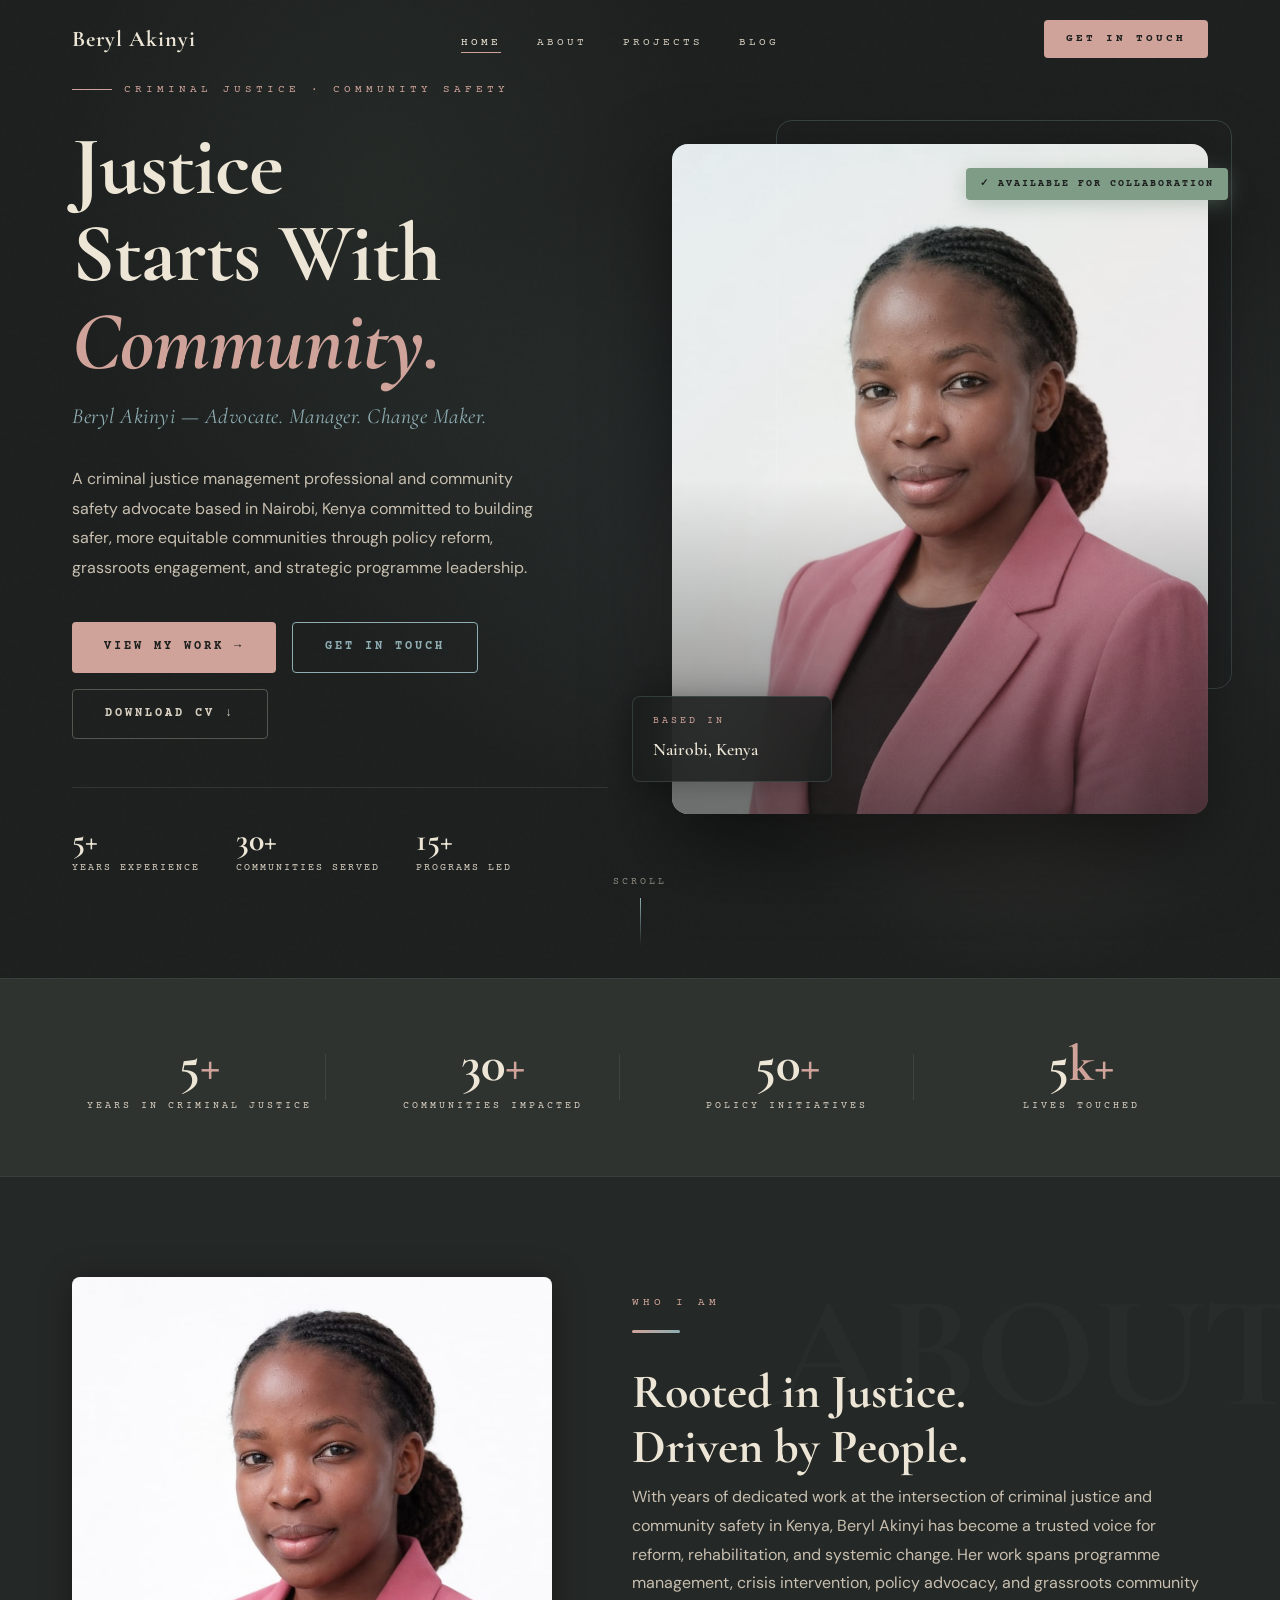
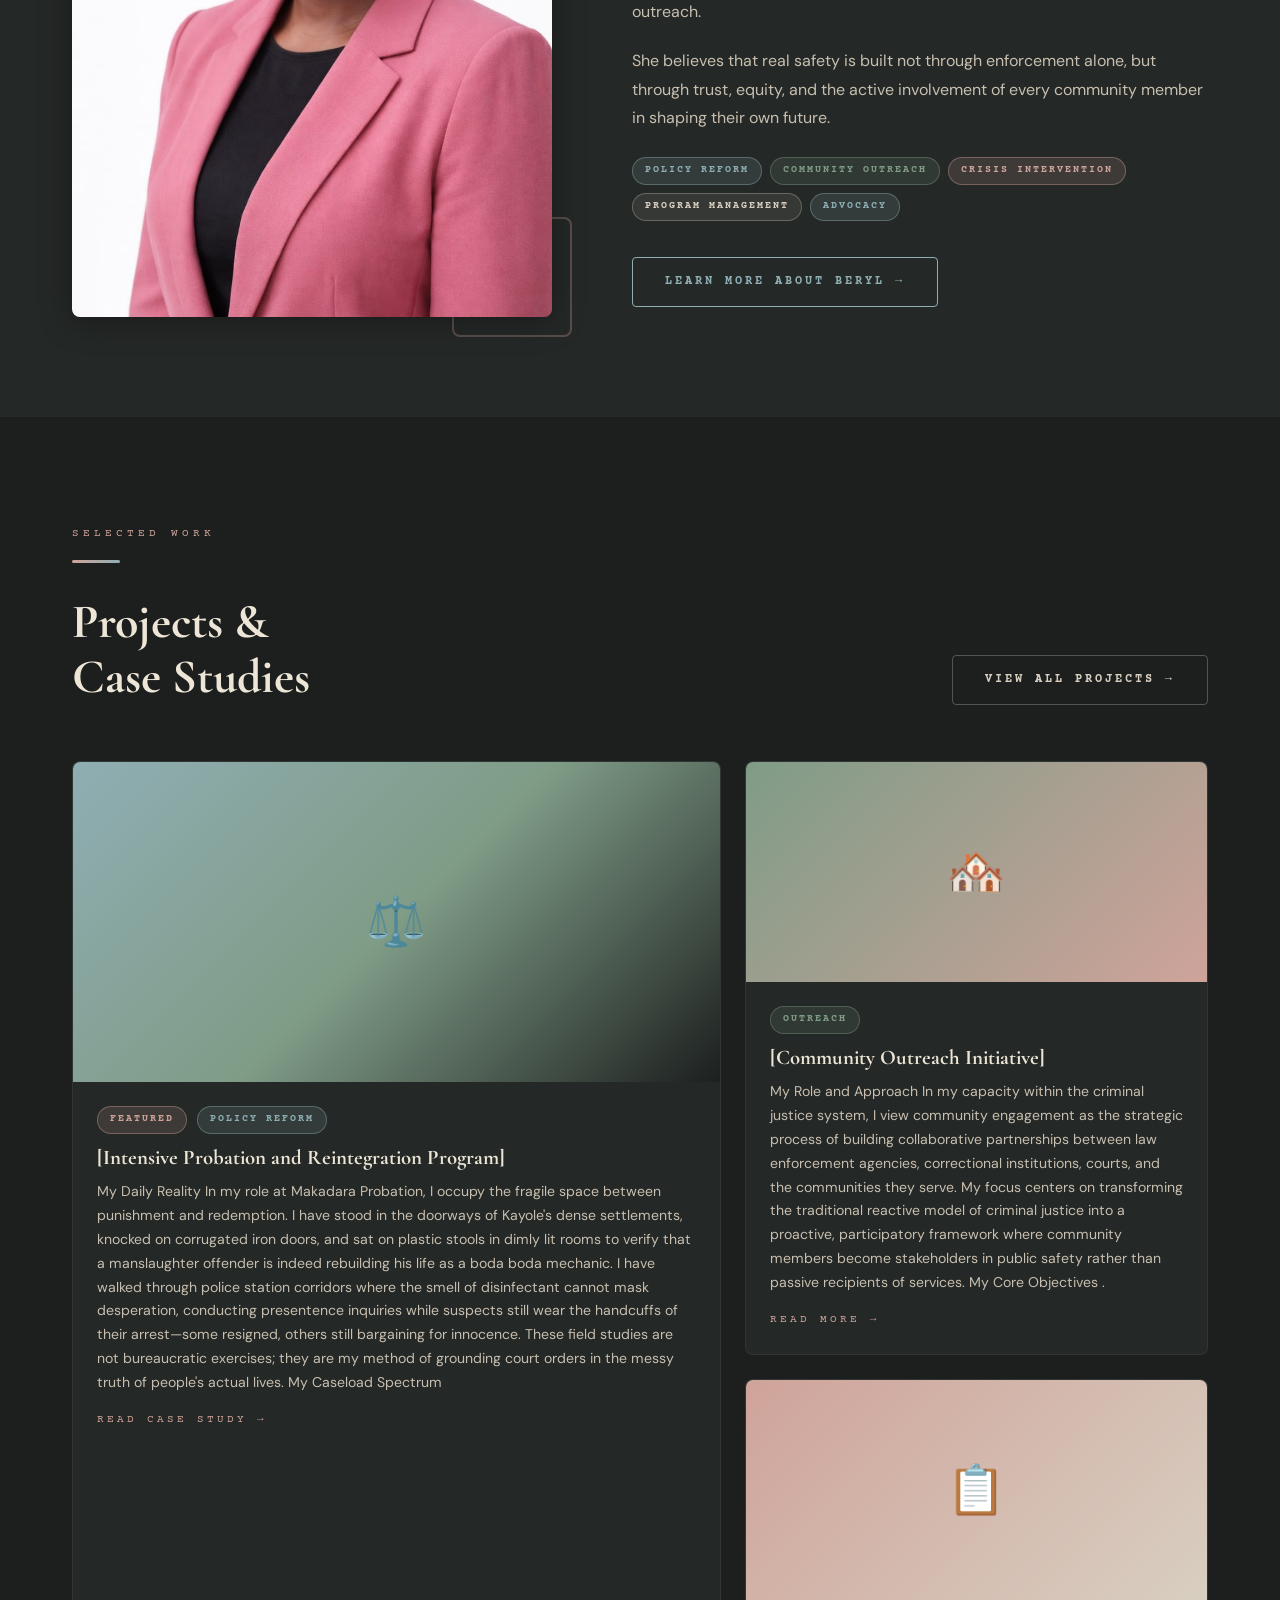
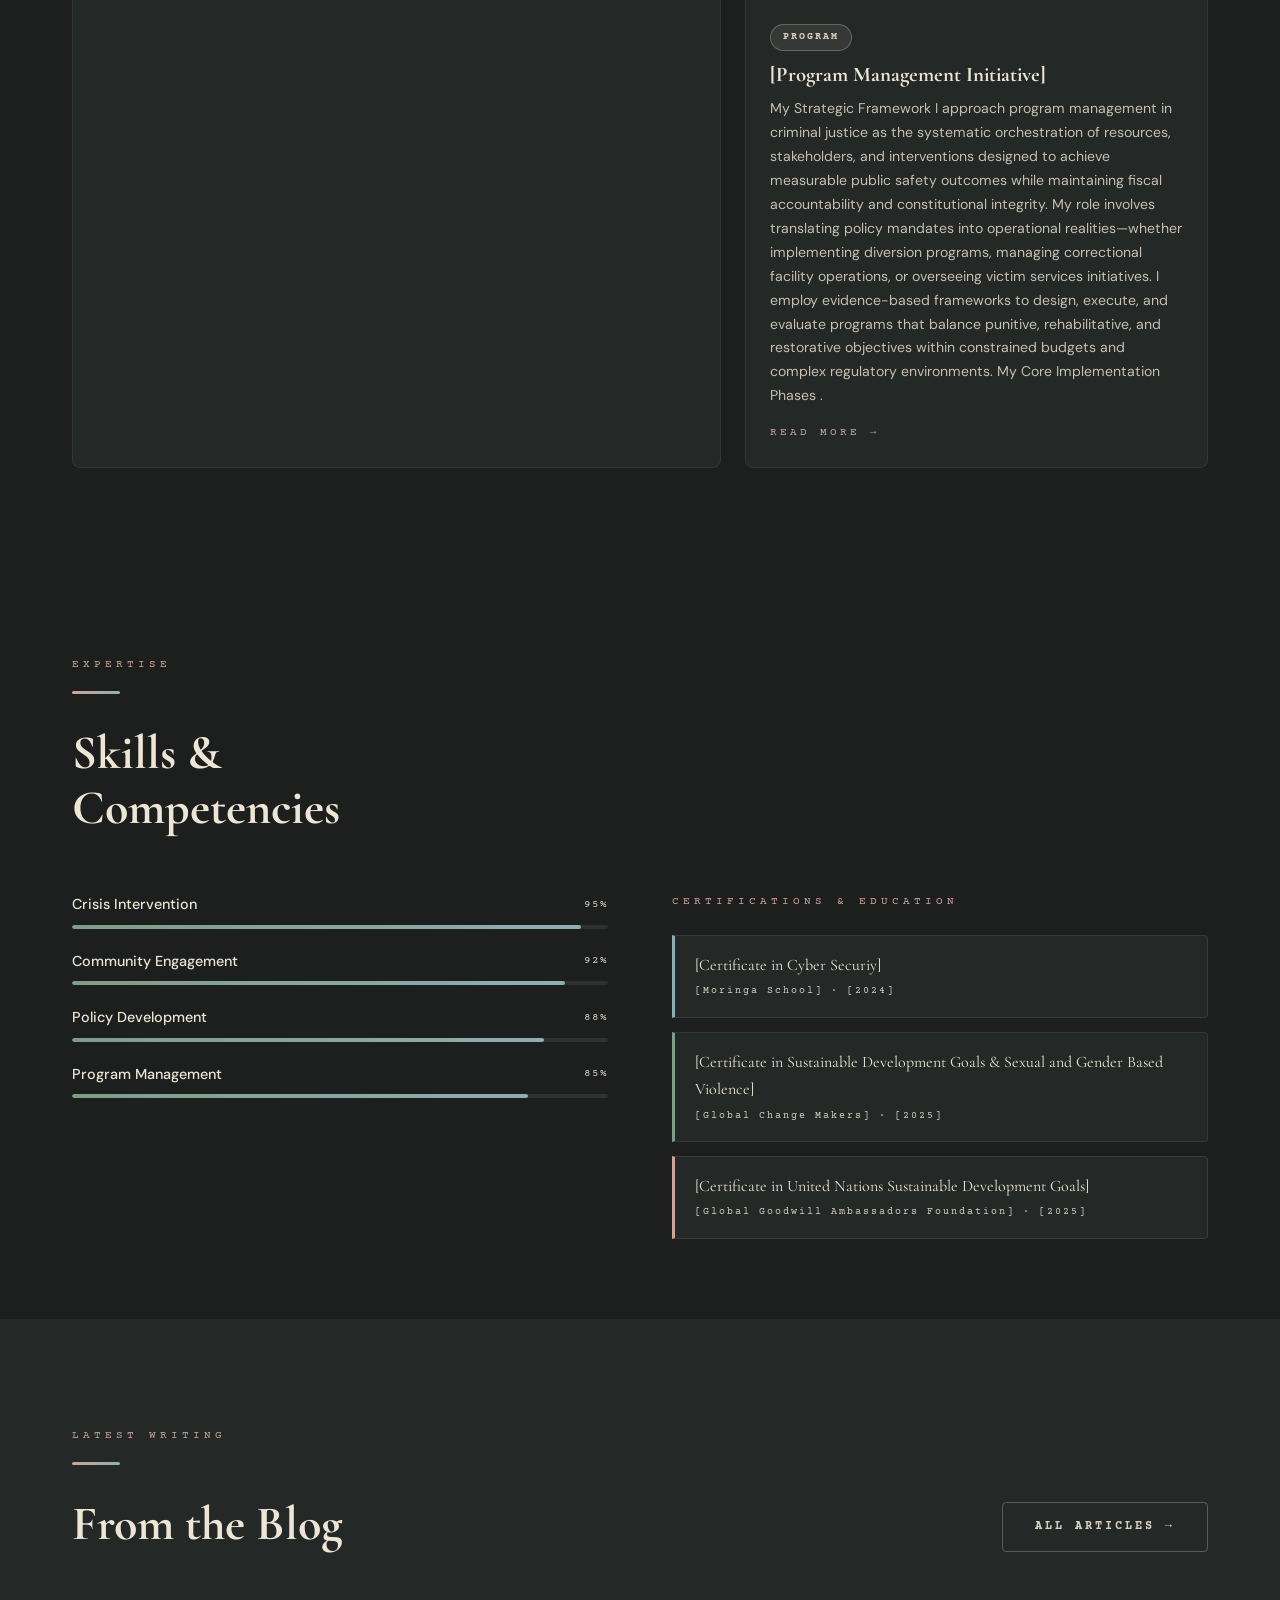
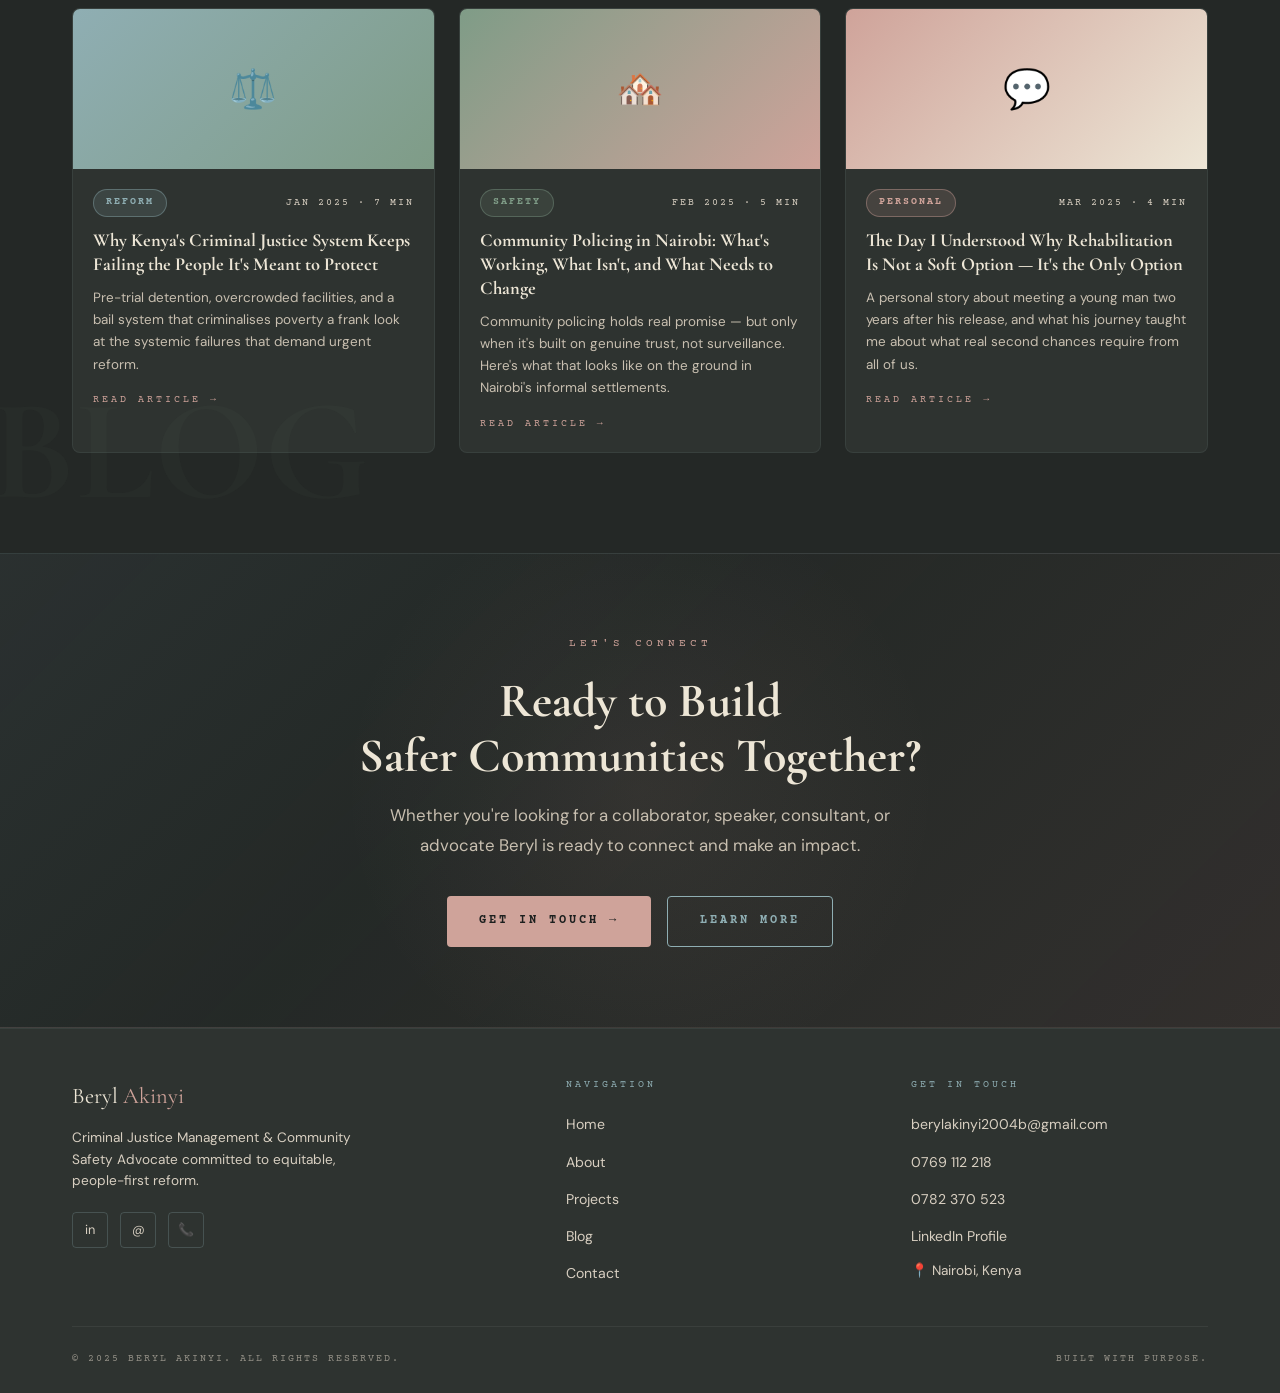
==== commit c5776781: "Update index.html" ====
--- a/index.html
+++ b/index.html
@@ -46,7 +46,7 @@
           </div>
           <h1 class="hero__name">Justice<br/>Starts With<br/><em>Community.</em></h1>
           <p class="hero__title">Beryl Akinyi — Advocate. Manager. Change Maker.</p>
-          <p class="hero__desc">A criminal justice management professional and community safety advocate based in Nairobi, Kenya — committed to building safer, more equitable communities through policy reform, grassroots engagement, and strategic programme leadership.</p>
+          <p class="hero__desc">A criminal justice management professional and community safety advocate based in Nairobi, Kenya committed to building safer, more equitable communities through policy reform, grassroots engagement, and strategic programme leadership.</p>
           <div class="hero__actions">
             <a href="projects.html" class="btn btn--primary">View My Work &rarr;</a>
             <a href="contact.html" class="btn btn--outline">Get In Touch</a>
@@ -275,7 +275,7 @@
               <span class="blog-card__date">Jan 2025 · 7 min</span>
             </div>
             <h3 class="blog-card__title">Why Kenya's Criminal Justice System Keeps Failing the People It's Meant to Protect</h3>
-            <p class="blog-card__excerpt">Pre-trial detention, overcrowded facilities, and a bail system that criminalises poverty — a frank look at the systemic failures that demand urgent reform.</p>
+            <p class="blog-card__excerpt">Pre-trial detention, overcrowded facilities, and a bail system that criminalises poverty  a frank look at the systemic failures that demand urgent reform.</p>
             <a href="blog/article.html" class="blog-card__read">Read Article &rarr;</a>
           </div>
         </div>
@@ -312,7 +312,7 @@
       <div class="reveal">
         <span class="label" style="display:block; margin-bottom:20px;">Let's Connect</span>
         <h2>Ready to Build<br/>Safer Communities Together?</h2>
-        <p>Whether you're looking for a collaborator, speaker, consultant, or advocate — Beryl is ready to connect and make an impact.</p>
+        <p>Whether you're looking for a collaborator, speaker, consultant, or advocate  Beryl is ready to connect and make an impact.</p>
         <div class="cta-banner__actions">
           <a href="contact.html" class="btn btn--primary">Get In Touch &rarr;</a>
           <a href="about.html" class="btn btn--outline">Learn More</a>
@@ -327,7 +327,7 @@
       <div class="footer__inner">
         <div>
           <div class="footer__brand-name">Beryl <span style="color:var(--dusty-rose)">Akinyi</span></div>
-          <p class="footer__brand-tagline">Criminal Justice Management &amp; Community Safety Advocate — committed to equitable, people-first reform.</p>
+          <p class="footer__brand-tagline">Criminal Justice Management &amp; Community Safety Advocate  committed to equitable, people-first reform.</p>
           <div class="footer__socials">
             <a href="https://linkedin.com/in/beryl-akinyi-a3930429b" target="_blank" rel="noopener" class="footer__social-link" aria-label="LinkedIn">in</a>
             <a href="mailto:berylakinyi2004b@gmail.com" class="footer__social-link" aria-label="Email">@</a>
@@ -364,4 +364,4 @@
 
   <script src="script.js"></script>
 </body>
-</html>+</html>
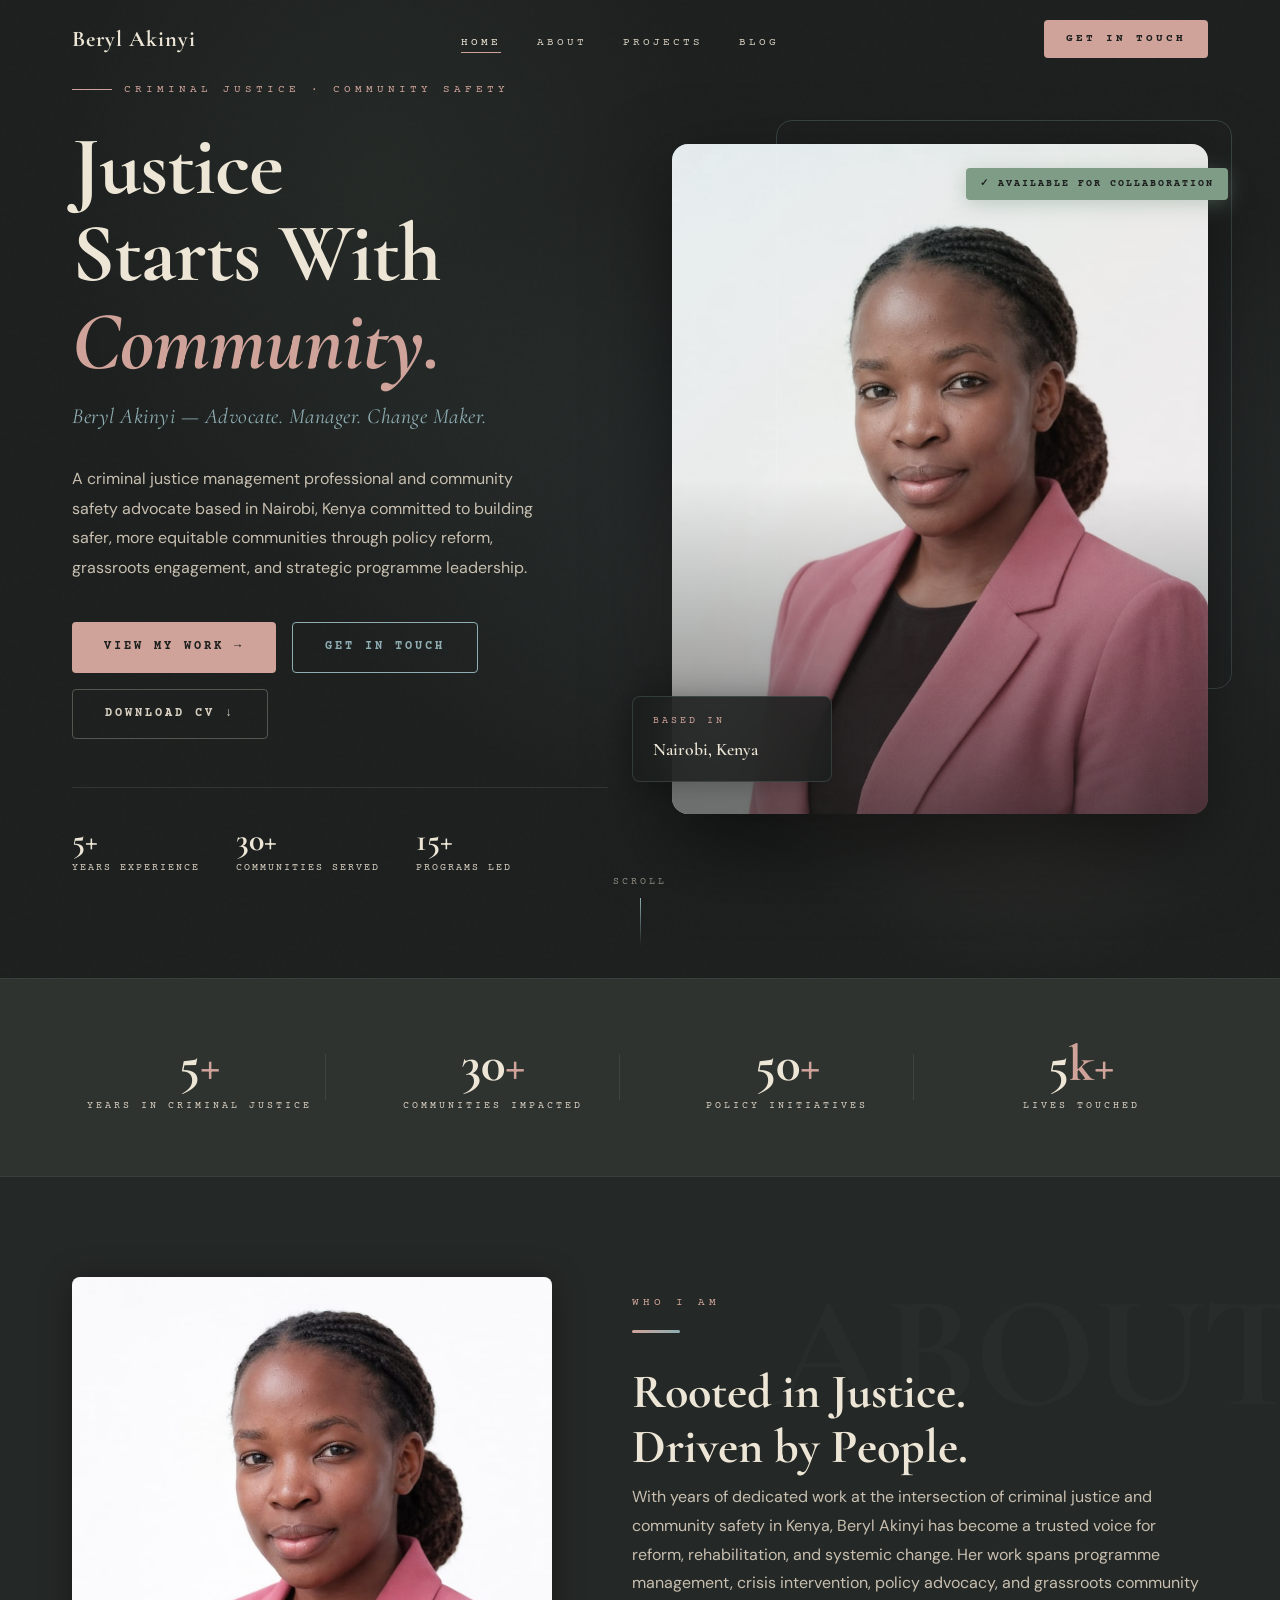
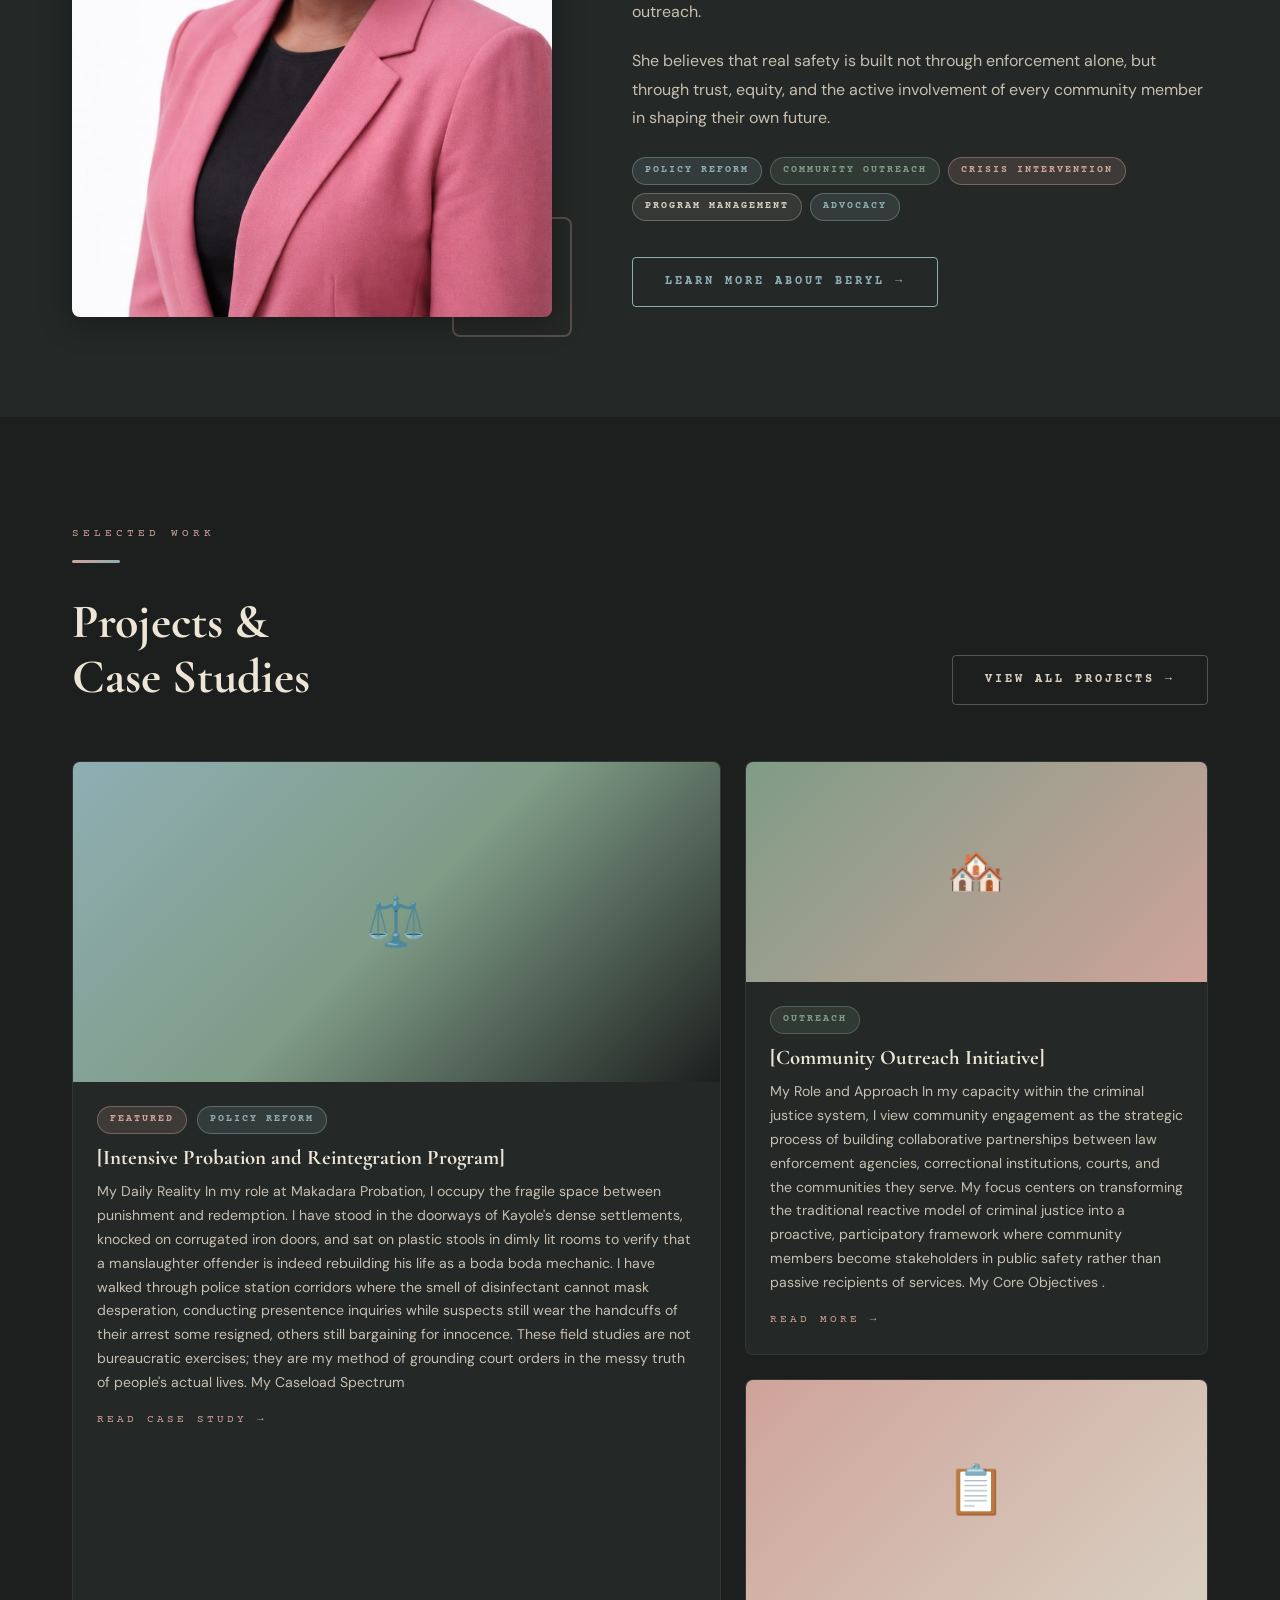
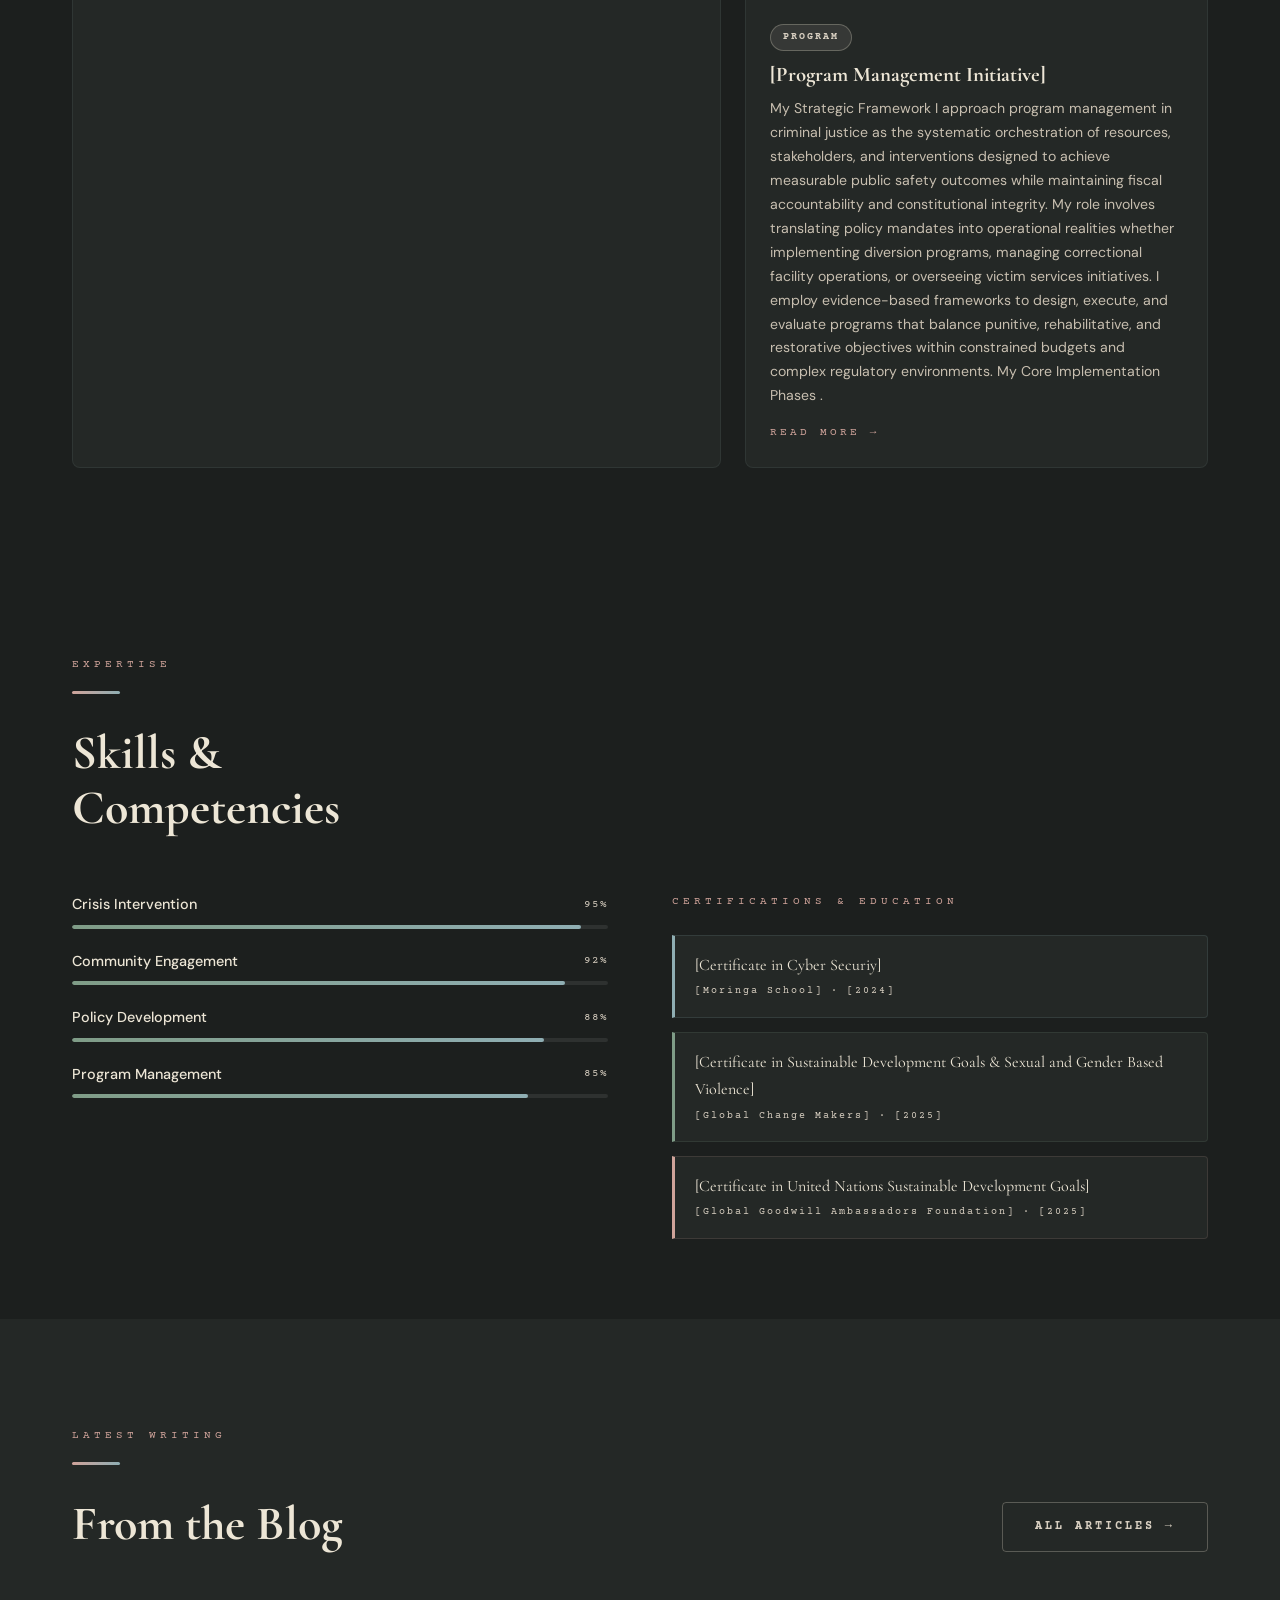
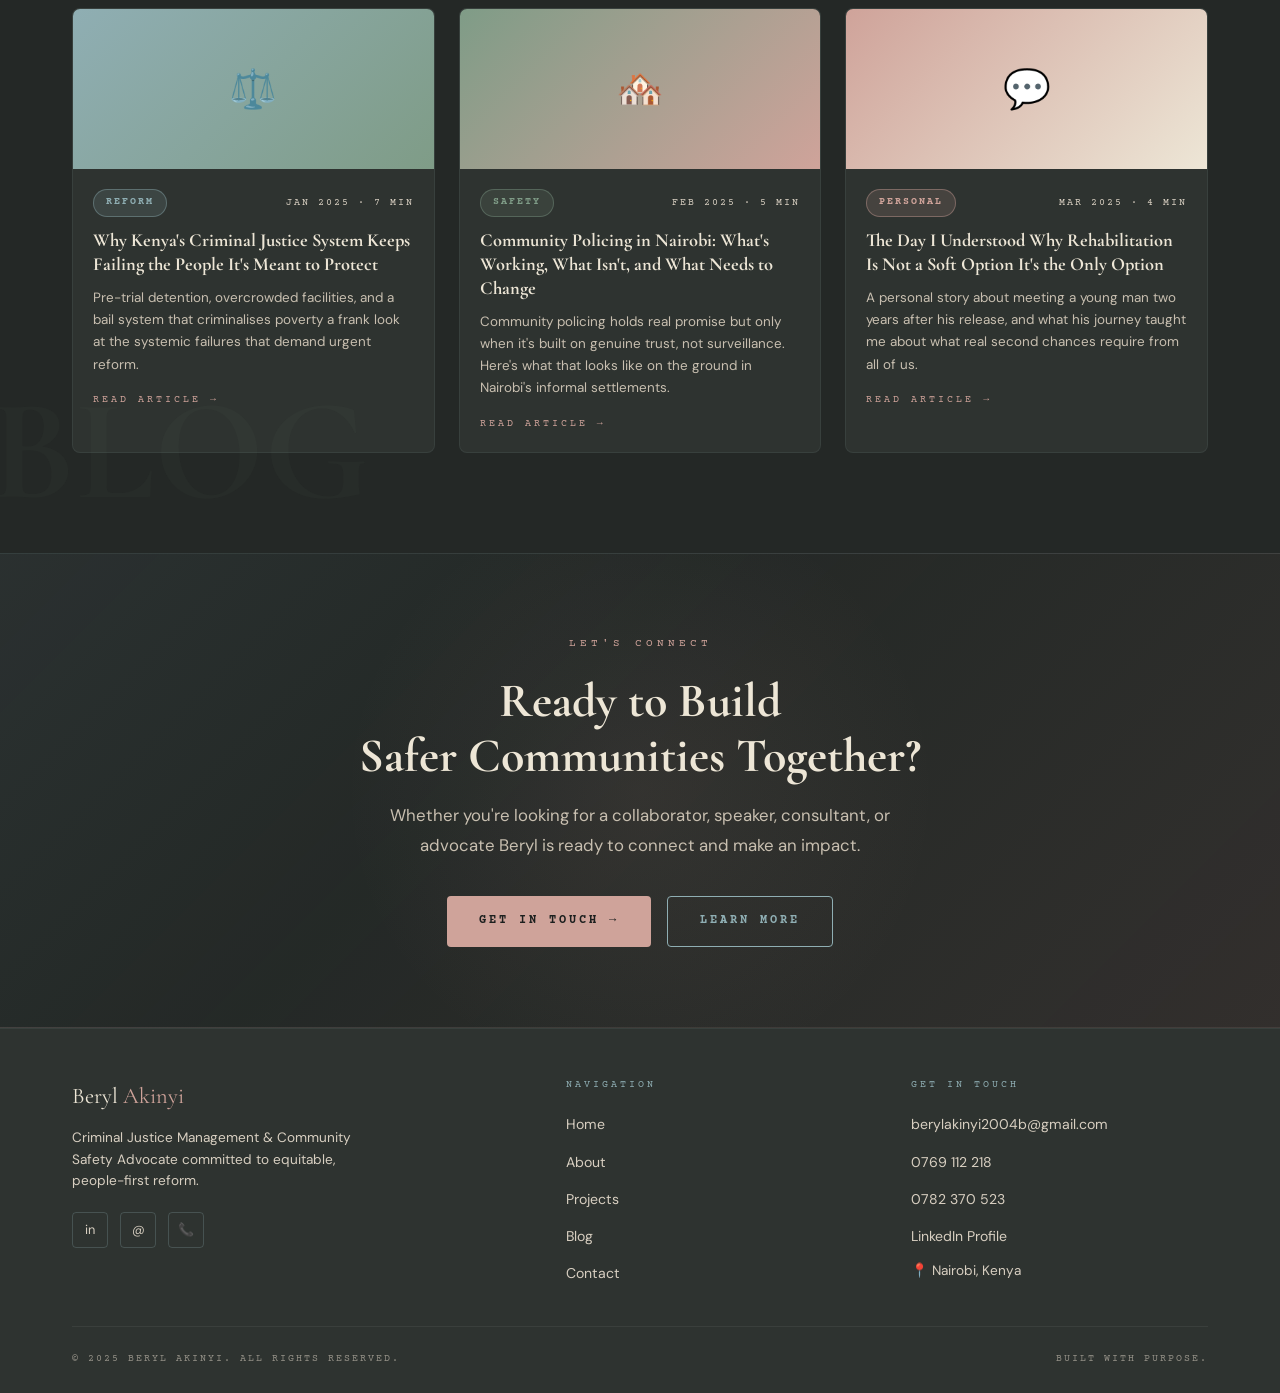
==== commit 1d8d4f2c: "Update index.html" ====
--- a/index.html
+++ b/index.html
@@ -162,7 +162,7 @@
             </div>
             <h3 class="project-card__title">[Intensive Probation and Reintegration Program]</h3>
             <p class="project-card__desc">My Daily Reality
-In my role at Makadara Probation, I occupy the fragile space between punishment and redemption. I have stood in the doorways of Kayole's dense settlements, knocked on corrugated iron doors, and sat on plastic stools in dimly lit rooms to verify that a manslaughter offender is indeed rebuilding his life as a boda boda mechanic. I have walked through police station corridors where the smell of disinfectant cannot mask desperation, conducting presentence inquiries while suspects still wear the handcuffs of their arrest—some resigned, others still bargaining for innocence. These field studies are not bureaucratic exercises; they are my method of grounding court orders in the messy truth of people's actual lives.
+In my role at Makadara Probation, I occupy the fragile space between punishment and redemption. I have stood in the doorways of Kayole's dense settlements, knocked on corrugated iron doors, and sat on plastic stools in dimly lit rooms to verify that a manslaughter offender is indeed rebuilding his life as a boda boda mechanic. I have walked through police station corridors where the smell of disinfectant cannot mask desperation, conducting presentence inquiries while suspects still wear the handcuffs of their arrest some resigned, others still bargaining for innocence. These field studies are not bureaucratic exercises; they are my method of grounding court orders in the messy truth of people's actual lives.
 My Caseload Spectrum
 </p>
             <a href="projects.html" class="project-card__link">Read Case Study &rarr;</a>
@@ -195,7 +195,7 @@
             </div>
             <h3 class="project-card__title">[Program Management Initiative]</h3>
             <p class="project-card__desc">My Strategic Framework
-I approach program management in criminal justice as the systematic orchestration of resources, stakeholders, and interventions designed to achieve measurable public safety outcomes while maintaining fiscal accountability and constitutional integrity. My role involves translating policy mandates into operational realities—whether implementing diversion programs, managing correctional facility operations, or overseeing victim services initiatives. I employ evidence-based frameworks to design, execute, and evaluate programs that balance punitive, rehabilitative, and restorative objectives within constrained budgets and complex regulatory environments.
+I approach program management in criminal justice as the systematic orchestration of resources, stakeholders, and interventions designed to achieve measurable public safety outcomes while maintaining fiscal accountability and constitutional integrity. My role involves translating policy mandates into operational realities whether implementing diversion programs, managing correctional facility operations, or overseeing victim services initiatives. I employ evidence-based frameworks to design, execute, and evaluate programs that balance punitive, rehabilitative, and restorative objectives within constrained budgets and complex regulatory environments.
 My Core Implementation Phases
 
 .</p>
@@ -287,7 +287,7 @@
               <span class="blog-card__date">Feb 2025 · 5 min</span>
             </div>
             <h3 class="blog-card__title">Community Policing in Nairobi: What's Working, What Isn't, and What Needs to Change</h3>
-            <p class="blog-card__excerpt">Community policing holds real promise — but only when it's built on genuine trust, not surveillance. Here's what that looks like on the ground in Nairobi's informal settlements.</p>
+            <p class="blog-card__excerpt">Community policing holds real promise  but only when it's built on genuine trust, not surveillance. Here's what that looks like on the ground in Nairobi's informal settlements.</p>
             <a href="blog/article.html" class="blog-card__read">Read Article &rarr;</a>
           </div>
         </div>
@@ -298,7 +298,7 @@
               <span class="badge badge--rose">Personal</span>
               <span class="blog-card__date">Mar 2025 · 4 min</span>
             </div>
-            <h3 class="blog-card__title">The Day I Understood Why Rehabilitation Is Not a Soft Option — It's the Only Option</h3>
+            <h3 class="blog-card__title">The Day I Understood Why Rehabilitation Is Not a Soft Option  It's the Only Option</h3>
             <p class="blog-card__excerpt">A personal story about meeting a young man two years after his release, and what his journey taught me about what real second chances require from all of us.</p>
             <a href="blog/article.html" class="blog-card__read">Read Article &rarr;</a>
           </div>
